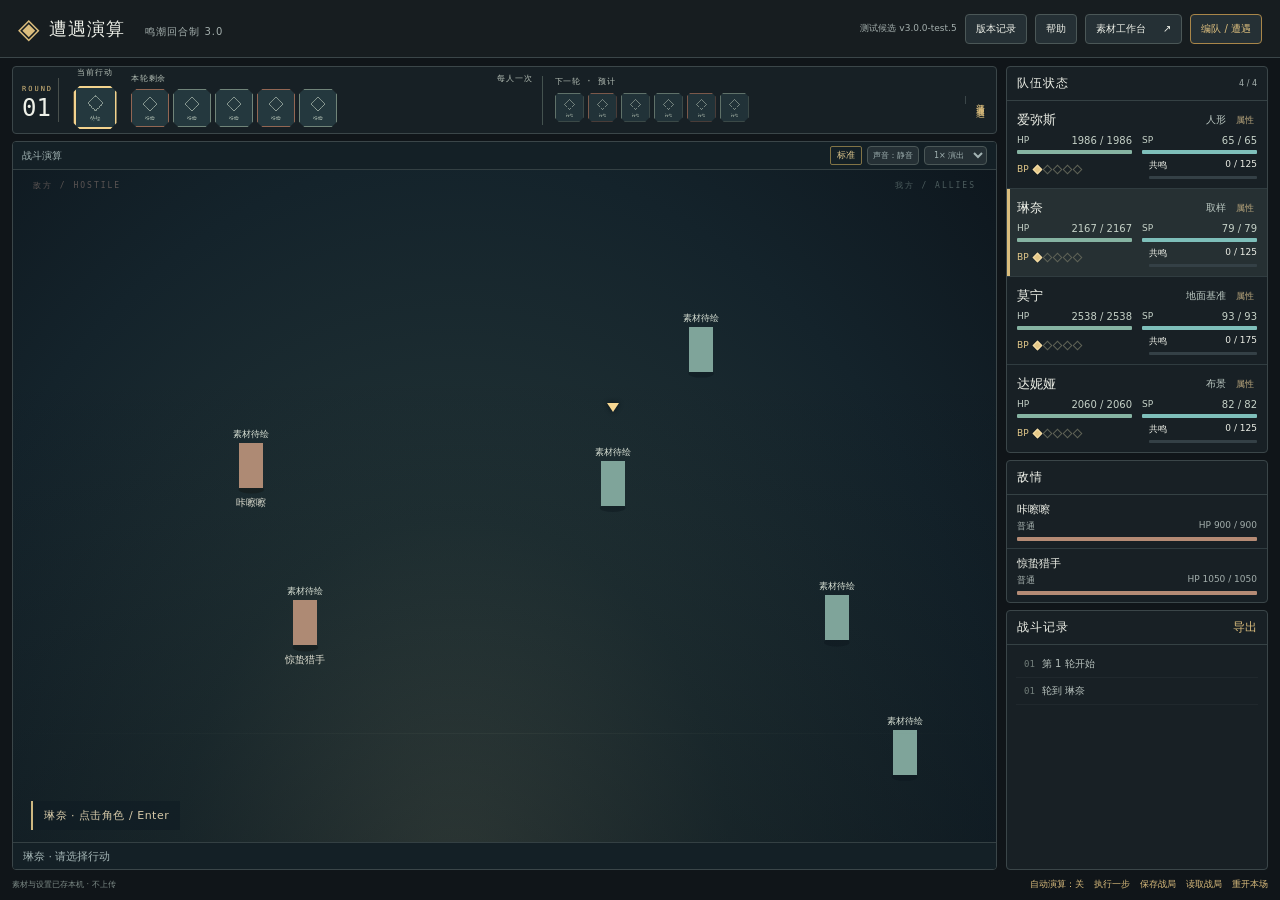
==== index.html @ 826c80f3 "Release v3.0.0-test.5: readable battle presentation, dynamic skill text and verified offline package" ====
<!doctype html>
<html lang="zh-CN"><head><meta charset="utf-8"><meta name="viewport" content="width=device-width,initial-scale=1"><meta name="color-scheme" content="dark"><title>鸣潮 · 回合制遭遇演算</title><link rel="stylesheet" href="style.css"></head>
<body>
<header class="topbar"><div class="brand"><span class="brand-mark">◈</span><div><span class="eyebrow">RESONANT / COMBAT LAB</span><h1>遭遇演算 <span>鸣潮回合制 3.0</span></h1></div></div><div class="top-actions"><span class="pill">本地 · 离线</span><span class="version">测试候选 v3.0.0-test.5</span><button id="historyBtn" title="版本更新">版本记录</button><button id="helpBtn" title="操作与规则">帮助</button><button id="assetsBtn">素材工作台 <span>↗</span></button><button id="setupBtn" class="gold-outline">编队 / 遭遇</button></div></header>
<main id="app"><div id="migrationNotice" class="migration-notice hidden" role="status"></div>
<section class="battle-layout">
<div class="battle-column">
<section class="timeline panel" aria-label="行动顺序"><div class="round"><span>ROUND</span><strong id="roundNumber">01</strong></div><div class="current-portrait-block"><span class="timeline-label">当前行动</span><div id="currentPortrait"></div></div><div class="queue-wrap"><div class="queue-label"><span>本轮剩余</span><span id="queueNote"></span></div><div id="queue" class="queue"></div></div><div class="next-queue-wrap"><span class="timeline-label">下一轮 · 预计</span><div id="nextQueue" class="queue next-queue"></div></div><div class="phase-tag" id="encounterLabel">普通遭遇</div></section>
<section class="stage-shell panel"><div class="stage-top"><span id="sceneLabel">战斗演算</span><div class="stage-tools"><span id="difficultyBadge" class="difficulty-badge">标准</span><button id="muteBtn" class="small" aria-pressed="true">声音：静音</button><select id="speedSelect" aria-label="演出速度"><option value="1">1× 演出</option><option value="2">2× 演出</option><option value="4">4× 演出</option></select></div></div><div id="stage" class="stage"><canvas id="battleCanvas" aria-label="敌人在左側朝右，友方在右側朝左；请使用角色旁菜单与目标按钮"></canvas><div id="enemyStatusLayer" class="enemy-status-layer"></div><div id="floatingText" class="floating-text" aria-live="polite"></div><section id="commandPanel" class="actor-command hidden" aria-label="当前角色行动菜单"><div class="actor-command-head"><div><span class="eyebrow" id="turnCaption">PLAYER TURN</span><h2 id="currentActor">—</h2></div><button id="menuBackBtn" class="small hidden" aria-label="返回上层菜单">返回</button></div><div id="actorResources"></div><div id="actionList" class="actor-action-list"></div><div class="command-foot" id="menuFoot">上下选择 · Enter确认</div><span class="actor-pointer" aria-hidden="true">◆</span></section><aside id="actionDetail" class="action-detail hidden" aria-live="polite"><span class="eyebrow">ACTION DETAIL</span><h3 id="detailTitle">选择行动</h3><div id="detailBody">悬停、键盘聚焦或选中行动，即可查看具体效果。</div></aside><div id="targetArea" class="actor-target-area target-dock hidden"><div id="selectionHint" class="selection-hint"></div><p id="targetDescription" class="target-description"></p><p id="targetMetrics" class="target-metrics"></p><div id="targetBP"></div><div id="targetList" class="target-list"></div><div id="targetOptions" class="target-options"></div><div class="commit-row"><button id="cancelBtn">返回 <kbd>Esc</kbd></button><button id="confirmBtn" class="primary" disabled>确认 <kbd>Enter</kbd></button></div><span id="previewText"></span></div><button id="actorTrigger" class="actor-trigger hidden" aria-controls="commandPanel" aria-expanded="false"></button><div id="actorPrompt" class="actor-prompt hidden"></div><div id="tacticalNotice" class="tactical-notice hidden" role="status"></div><div id="resultOverlay" class="result-overlay hidden"></div><div class="side-label enemy-label">敌方 / HOSTILE</div><div class="side-label ally-label">我方 / ALLIES</div></div><div class="stage-bottom"><span id="actionBanner">请选择行动</span><span id="fieldBadge"></span><span class="orientation-note">原图朝向 · 不使用镜像</span></div></section>

</div>
<aside class="right-column"><section class="party-panel panel"><div class="section-title"><h2>队伍状态</h2><span id="partyCount">4 / 4</span></div><div id="partyCards"></div></section><section class="enemy-panel panel"><div class="section-title"><h2>敌情</h2><span></span></div><div id="enemyCards"></div></section><section class="log-panel panel"><div class="section-title"><h2>战斗记录</h2><button id="exportLogBtn" class="link-btn">导出</button></div><div id="battleLog" role="log" aria-live="off"></div></section></aside>
</section>
<footer><span id="saveStatus">初始化本地存储…</span><div><button id="autoBtn" class="link-btn" aria-pressed="false">自动演算：关</button><button id="stepBtn" class="link-btn">执行一步</button><button id="saveBtn" class="link-btn">保存战局</button><button id="resumeBtn" class="link-btn">读取战局</button><button id="restartBtn" class="link-btn">重开本场</button></div><span></span></footer>
</main>
<dialog id="setupDialog" class="modal"><div class="modal-head"><div><span class="eyebrow">ENCOUNTER SETUP</span><h2>编队与遭遇</h2></div><button data-close="setupDialog" aria-label="关闭编队窗口">✕</button></div><p class="muted">选择 1–4 名队员。开始后将替换当前战局。</p><div id="teamChoices" class="team-choices"></div><div class="form-grid"><label>遭遇类型<select id="encounterSelect"><option value="normal">普通 · 咔嚓嚓 ×2 / 惊蛰猎手</option><option value="elite_humanoid">精英 · 坚岩斗士 / 咔嚓嚓</option><option value="elite_nonhumanoid">精英 · 车刃镰 / 惊蛰猎手</option><option value="boss">头目 · 无冠者</option><option value="custom">自定义 · 1–4 个敌人</option></select></label><label>难度<select id="difficultySelect"><option value="easy">演练</option><option value="standard" selected>标准</option><option value="challenge">挑战</option></select><small id="difficultyDescription"></small></label><label>统一等级（1–90）<input id="levelInput" type="number" min="1" max="90" value="20"></label><label>友方开场生命<input id="hpInput" type="range" min="10" max="100" value="100"><output id="hpOutput">100%</output></label></div><div id="customEnemies" class="hidden"><div class="subhead">自定义敌方槽位</div><div id="customEnemySlots" class="form-grid"></div></div><div class="rules-note">每人每轮行动一次；可消耗 0–3 BP 强化行动。</div><p id="setupError" class="error" role="alert"></p><div class="modal-foot"><button data-close="setupDialog">取消</button><button id="startBtn" class="primary">开始遭遇</button></div></dialog>
<dialog id="assetDialog" class="modal asset-modal"><div class="modal-head"><div><span class="eyebrow">LOCAL ASSET WORKBENCH</span><h2>素材工作台</h2></div><button data-close="assetDialog" aria-label="关闭素材工作台">✕</button></div><div class="asset-tabs"><button data-tab="sprites" class="active">角色 / 动作</button><button data-tab="background">背景</button><button data-tab="audio">音乐 / 音效</button><button data-tab="project">项目 / 缓存</button></div><div id="assetPanel"></div><div class="asset-status" id="assetStatus" role="status">所有素材仅保存在本浏览器，不上传。方向错误请替换源图，不使用镜像。</div></dialog>
<dialog id="helpDialog" class="modal"><div class="modal-head"><h2>操作帮助</h2><button data-close="helpDialog" aria-label="关闭帮助">✕</button></div><div class="help-copy"><p>点击当前角色或按 Enter 打开菜单。↑↓ 选择，Enter 确认，Esc 返回。</p><p>选择 BP 强化行动，再选目标。取消不会消耗资源。</p><p>每人每轮行动一次。SP 不会自动恢复；本轮使用 BP 后，下轮不自然补点。</p><p>R1 后，同一入口变为 R2；R2 需 3 BP，无需再次满能。</p><p>悬停或聚焦状态图标查看效果；最后一回合慢闪。点击角色卡的「属性」查看详细数值。</p><p>危险蓄力会显示提示。无妄者的投射物可以攻击并反弹。</p><p>素材、背景和音频可在工作台更换。旧版存档保留。</p><p><a href="docs/player-rules-detail.txt" target="_blank" rel="noopener">详细规则与技能说明</a></p></div></dialog>
<dialog id="historyDialog" class="modal"><div class="modal-head"><h2>版本与反馈记录</h2><button data-close="historyDialog" aria-label="关闭版本记录">✕</button></div><div id="historyContent" class="help-copy"></div></dialog>
<dialog id="spriteZoomDialog" class="modal sprite-zoom"><div class="modal-head"><h2 id="spriteFullTitle">原尺寸审图</h2><button data-close="spriteZoomDialog" aria-label="关闭原尺寸审图">✕</button></div><div class="sprite-full-scroll"><img id="spriteFullImage" alt="动作原图"></div><p class="muted">原始像素与原始方向；横向和纵向滚动查看细节。不翻转左右饰品。</p></dialog><div id="statusTooltip" class="status-tooltip hidden" role="tooltip"></div><div id="toast" class="toast hidden" role="status"></div>
<script src="parameters.js"></script><script src="assets.js"></script><script src="skill-effects.js"></script><script src="engine.js"></script><script src="storage.js"></script><script src="release-notes.js"></script><script src="app.js"></script>
</body></html>
---- style.css ----
:root{--bg:#101519;--panel:#182025;--panel2:#202a2f;--line:#3b4649;--gold:#dbbd7d;--gold2:#a98649;--text:#eef0e8;--muted:#a4afad;--green:#8db9a4;--red:#df8d76;--blue:#8cb8ca;--radius:7px}*{box-sizing:border-box}html{background:var(--bg);font-family:"Microsoft YaHei","PingFang SC",system-ui,sans-serif;color:var(--text)}body{margin:0;font-size:14px}button,select,input{font:inherit;color:inherit}button,select{background:#253035;border:1px solid #4b5757;border-radius:4px;padding:9px 13px}button{cursor:pointer;transition:background .14s,border-color .14s}button:hover:not(:disabled){background:#354248;border-color:var(--gold)}button:active:not(:disabled){transform:translateY(1px)}button:disabled{opacity:.38;cursor:not-allowed}button:focus-visible,select:focus-visible,input:focus-visible,summary:focus-visible{outline:2px solid #f1d79a;outline-offset:3px}button.primary{background:var(--gold);border-color:var(--gold);color:#202520;font-weight:700}.primary:hover:not(:disabled){background:#eed6a0}.gold-outline{border-color:var(--gold2);color:var(--gold)}.small{font-size:11px;padding:4px 8px}.link-btn{padding:0;background:transparent;border:0;color:var(--gold);font-size:12px}.muted{color:var(--muted)}.error{color:#ffab91}.hidden{display:none!important}.topbar{height:86px;padding:0 32px;border-bottom:1px solid var(--line);display:flex;align-items:center;justify-content:space-between;background:#171d20}.brand{display:flex;align-items:center;gap:14px}.brand-mark{font-size:38px;color:var(--gold)}.eyebrow{font:10px/1.6 ui-monospace,monospace;letter-spacing:2px;color:var(--gold)}h1{font-size:21px;font-weight:500;letter-spacing:2px;margin:2px 0 0}h1 span{font-size:12px;letter-spacing:1px;color:var(--muted);margin-left:14px}h2{margin:0;font-size:18px;font-weight:500}.top-actions{display:flex;gap:12px;align-items:center}.top-actions button{font-size:12px}.top-actions button span{margin-left:14px}.pill{color:#b5cbbb;font-size:10px;letter-spacing:1px;border:1px solid #455b4e;border-radius:20px;padding:5px 9px}.version{font-size:11px;color:var(--muted)}main{max-width:1920px;margin:auto;padding:20px 28px 12px}.battle-layout{display:grid;grid-template-columns:minmax(0,1fr) 312px;gap:16px}.battle-column{min-width:0;display:flex;flex-direction:column;gap:12px}.panel{background:var(--panel);border:1px solid var(--line);border-radius:var(--radius);overflow:hidden}.timeline{height:94px;display:flex;align-items:center;padding:12px 17px;gap:20px}.round{text-align:center;width:51px;flex-shrink:0;border-right:1px solid #49504d;padding-right:17px}.round span{font:9px ui-monospace,monospace;letter-spacing:2px;color:var(--gold)}.round strong{font:32px ui-monospace,monospace;display:block;font-weight:400}.queue-wrap{min-width:0;flex:1}.queue-label{display:flex;justify-content:space-between;color:var(--muted);font-size:10px;margin-bottom:8px;gap:12px}.queue{display:flex;gap:6px;overflow-x:auto;padding-bottom:2px}.queue-token{min-width:64px;padding:6px 8px;border:1px solid #495656;border-radius:3px;font-size:11px;white-space:nowrap;background:#253135}.queue-token.enemy{color:#e9bbaa;background:#352e2b}.queue-token.current{border-color:var(--gold);box-shadow:inset 0 -2px var(--gold);color:#fff1d4}.queue-token small{display:inline-block;font:9px ui-monospace,monospace;color:#9facab;margin-left:7px}.phase-tag{writing-mode:vertical-rl;font-size:10px;letter-spacing:2px;border-left:1px solid var(--line);padding-left:12px;color:var(--gold)}.stage-shell{position:relative;background:#10191d}.stage-top,.stage-bottom{position:relative;display:flex;align-items:center;justify-content:space-between;padding:9px 14px;font-size:10px;color:#a2b3b3;background:#142026;min-height:37px}.stage-top{border-bottom:1px solid #344043}.stage-tools{display:flex;align-items:center;gap:8px}.stage-tools select{font-size:10px;padding:4px}.stage{height:clamp(300px,30vw,490px);min-height:300px;position:relative;overflow:hidden;background:radial-gradient(ellipse at 45% 105%,#3d4a44 0%,#203134 36%,#14232b 72%,#0e171e 100%)}.stage:before{content:"";position:absolute;inset:0;background:linear-gradient(0deg,#070c1255,transparent 70%);pointer-events:none}.stage:after{content:"";position:absolute;left:0;right:0;bottom:13%;height:1px;background:linear-gradient(90deg,transparent,#66736650,transparent);pointer-events:none}#battleCanvas{width:100%;height:100%;display:block;position:absolute;inset:0;image-rendering:pixelated}.side-label{position:absolute;top:16px;font:9px ui-monospace,monospace;letter-spacing:2px;opacity:.5}.enemy-label{left:20px;color:#e1b8a7}.ally-label{right:20px;color:#bbd6cc}.stage-bottom{min-height:39px;border-top:1px solid #344043}.orientation-note{opacity:.55}.floating-text{position:absolute;top:12%;left:50%;transform:translateX(-50%);color:var(--gold);font-size:19px;text-align:center;pointer-events:none;text-shadow:0 2px 9px #000}.result-overlay{position:absolute;inset:0;background:#0a1219ce;display:flex;flex-direction:column;align-items:center;justify-content:center;z-index:2;backdrop-filter:blur(2px)}.result-overlay h2{font:42px Georgia,serif;letter-spacing:7px;color:var(--gold);margin:0 0 10px}.result-overlay p{color:#c2ccc6}.result-overlay button{margin-top:12px}.command-panel{min-height:292px}.command-head{display:flex;align-items:center;justify-content:space-between;padding:15px 18px;border-bottom:1px solid #354144}.command-head h2{font-size:20px;margin-top:2px}.turn-controls{display:flex;gap:8px}.turn-controls button{font-size:11px;padding:7px 9px}kbd{font:9px ui-monospace,monospace;color:inherit;opacity:.65;margin-left:5px}.action-list{display:grid;grid-template-columns:repeat(auto-fit,minmax(140px,1fr));gap:7px;padding:13px 17px}.action-button{padding:10px;text-align:left;position:relative;min-height:54px;background:#202b30}.action-button.selected{border-color:var(--gold);background:#3c3b2e;box-shadow:inset 3px 0 var(--gold)}.action-button .action-name{font-size:12px;display:block}.action-button .action-meta{font-size:9px;color:var(--muted);margin-top:5px;display:block;line-height:1.4}.action-button:disabled{opacity:1;background:#192125;border-color:#333e42;color:#727e80}.action-button:disabled .action-meta{color:#85817a}.target-area{border-top:1px solid #354144;padding:12px 17px}.selection-hint{font-size:11px;color:var(--muted);line-height:1.6}.target-list{display:flex;gap:7px;flex-wrap:wrap;margin-top:10px}.target-list:empty{display:none}.target-btn{font-size:12px;padding:7px 11px}.target-btn.selected{border-color:var(--gold);color:var(--gold);background:#37362c}.target-btn small{font-size:9px;color:var(--muted);margin-left:7px}.commit-row{display:flex;align-items:center;justify-content:space-between;gap:10px;margin-top:10px;min-height:32px}.commit-row span{font-size:10px;line-height:1.5;color:#b7c6bf}.commit-row button{padding:8px 13px;min-width:140px;font-size:12px}.concerto-box{border-top:1px solid #354144;padding:12px 17px;font-size:12px}.concerto-box summary{cursor:pointer;color:var(--gold)}.concerto-box summary span{color:#b2bcb4;margin-left:12px;font-size:10px}.concerto-box small{float:right;font-size:10px;color:var(--muted)}.concerto-row{display:flex;align-items:center;gap:8px;margin-top:9px;font-size:11px}.concerto-row select{flex:1;padding:5px;min-width:0}.concerto-row button{font-size:10px;padding:6px}.right-column{display:flex;flex-direction:column;gap:12px;min-height:0}.section-title{display:flex;justify-content:space-between;align-items:center;padding:12px 14px;border-bottom:1px solid #354144}.section-title h2{font-size:12px;letter-spacing:1px}.section-title span{font-size:9px;color:var(--muted)}.unit-card{padding:11px 14px;border-bottom:1px solid #303c40;position:relative}.unit-card:last-child{border-bottom:0}.unit-card.current{box-shadow:inset 3px 0 var(--gold);background:#263033}.unit-card.ko{opacity:.45}.unit-heading{display:flex;justify-content:space-between;align-items:center;gap:8px}.unit-name{font-size:12px}.unit-heading small{color:#bac7c1;font-size:9px}.unit-sub{font-size:9px;color:var(--muted);margin:4px 0 6px;display:flex;justify-content:space-between}.bar{height:4px;background:#344046;border-radius:1px;overflow:hidden;margin-top:4px}.bar i{display:block;height:100%;background:#86b3a2}.bar.enemy i{background:#b58b75}.bar.resource i{background:#86afc3}.bar.concerto i{background:#cfb67d}.stat-line{display:flex;justify-content:space-between;gap:5px;font-size:9px;color:var(--muted);margin-top:5px}.stat-line b{font-weight:400;color:#c3d3c7}.status-chips{display:flex;gap:4px;flex-wrap:wrap;margin-top:7px}.status-chip{font-size:8px;background:#303e42;color:#c4d1cc;border-radius:2px;padding:2px 4px}.status-chip.bad{color:#f3b39b;background:#4a342e}.weaknesses{display:flex;gap:3px;flex-wrap:wrap;margin-top:6px}.weakness{font-size:8px;padding:2px 4px;background:#333934;color:#d7c395;border:1px solid #4a4e43}.shield-num{font:15px ui-monospace,monospace;color:var(--gold)}.intent{font-size:9px;color:#c39b86;margin-top:5px}.log-panel{min-height:170px;flex:1;max-height:305px}#battleLog{height:208px;overflow-y:auto;padding:7px 13px;font-size:10px;line-height:1.6}.log-entry{padding:4px 0;border-bottom:1px solid #ffffff09;color:#b7c1bd}.log-entry .log-round{color:#737f7b;font:9px ui-monospace,monospace;margin-right:7px}.log-entry.break,.log-entry.concerto,.log-entry.phase{color:var(--gold)}.log-entry.incapacitated,.log-entry.result{color:#e3a994}footer{display:flex;justify-content:space-between;gap:15px;margin-top:13px;align-items:center;color:#7d8b87;font-size:9px}footer div{display:flex;gap:14px}footer button{font-size:10px!important}.modal{color:var(--text);background:#182125;border:1px solid #687066;border-radius:8px;padding:24px;width:min(820px,95vw);max-height:90vh;overflow:auto;box-shadow:0 24px 80px #0009}.modal::backdrop{background:#050d13c9;backdrop-filter:blur(4px)}.modal-head{display:flex;justify-content:space-between;align-items:center;padding-bottom:17px;border-bottom:1px solid var(--line);margin-bottom:16px}.modal-head h2{font-size:23px;margin-top:3px}.modal-head>button{padding:5px 9px;color:#aeb6af;background:transparent;border:0}.modal p{font-size:12px;line-height:1.8}.modal-foot{display:flex;justify-content:flex-end;gap:10px;padding-top:20px}.team-choices{display:grid;grid-template-columns:repeat(5,minmax(0,1fr));gap:9px;margin:20px 0}.team-choice{display:flex;flex-direction:column;gap:7px;padding:13px 10px;background:#202c31;border:1px solid #3e4c4d;border-radius:4px;font-size:12px;cursor:pointer}.team-choice:has(input:checked){border-color:var(--gold);background:#34392f}.team-choice input{accent-color:var(--gold)}.team-choice small{font-size:9px;color:var(--muted)}.team-choice select{padding:4px;font-size:10px;width:100%}.form-grid{display:grid;grid-template-columns:2fr 1fr 1fr;gap:15px}.form-grid label,.asset-field{display:flex;flex-direction:column;gap:8px;color:#b6c0b9;font-size:11px}.form-grid input[type=number],.asset-field input[type=number],.asset-field input[type=text]{background:#101b21;border:1px solid #49595b;border-radius:3px;padding:9px;min-width:0}.form-grid input[type=range]{accent-color:var(--gold)}.rules-note{font-size:10px;line-height:1.9;color:#adbaa9;background:#233029;border-left:2px solid var(--gold2);padding:12px;margin-top:20px}.subhead{margin:20px 0 10px;color:var(--gold);font-size:12px}.asset-modal{width:min(1120px,96vw)}.asset-tabs{display:flex;gap:5px;border-bottom:1px solid var(--line);padding-bottom:12px;margin-bottom:16px}.asset-tabs button{font-size:12px;background:transparent}.asset-tabs button.active{background:#3a3c2e;border-color:var(--gold);color:var(--gold)}.asset-grid{display:grid;grid-template-columns:1.05fr 1fr;gap:24px}.asset-controls{display:flex;flex-direction:column;gap:14px}.asset-field select{width:100%;min-width:0}.asset-preview{min-height:280px;max-height:390px;position:relative;background:repeating-conic-gradient(#243039 0 25%,#2b3740 0 50%) 0/24px 24px;border:1px solid #495551;border-radius:5px;overflow:hidden}.asset-preview canvas{width:100%;height:330px;display:block;image-rendering:pixelated}.asset-preview .preview-label{position:absolute;top:10px;left:10px;font-size:10px;color:var(--gold);background:#131c21ce;padding:5px 8px}.calibration-grid{display:grid;grid-template-columns:repeat(3,1fr);gap:10px}.calibration-grid label{font-size:10px;gap:5px}.calibration-grid input{width:100%;padding:6px!important}.asset-buttons{display:flex;flex-wrap:wrap;gap:8px}.asset-buttons button{font-size:11px}.asset-status{font-size:10px;color:#b8c8b8;border-top:1px solid var(--line);padding-top:14px;margin-top:20px;line-height:1.6}.asset-description{font-size:10px;line-height:1.8;color:var(--muted);margin:0}.file-label{display:inline-block;padding:10px 13px;background:#cdb57c;color:#1b221d;border-radius:3px;font-size:12px;cursor:pointer;font-weight:600}.file-label input{display:block;margin-top:8px;font-size:10px;max-width:100%;color:#303830}.audio-row{display:grid;grid-template-columns:140px minmax(0,1fr) 130px;gap:16px;padding:14px 0;border-bottom:1px solid #354144;align-items:center}.audio-row h3{font-size:12px;font-weight:500;margin:0 0 4px}.audio-row small{color:var(--muted);font-size:9px;word-break:break-all}.audio-row input{width:100%;font-size:10px}.audio-row button{font-size:10px;padding:6px 8px}.audio-row .volume{display:flex;gap:5px;align-items:center;font-size:10px}.audio-row .volume input{min-width:0;accent-color:var(--gold)}.project-options{display:flex;flex-direction:column;gap:14px}.project-options p{margin:0}.project-buttons{display:flex;gap:9px;flex-wrap:wrap;margin:10px 0}.danger{color:#e6a692;border-color:#885746}.help-copy p{border-bottom:1px solid #ffffff0b;padding-bottom:12px}.toast{position:fixed;left:50%;bottom:28px;transform:translateX(-50%);background:#dae0cd;color:#16241d;z-index:99;padding:12px 20px;border-radius:5px;box-shadow:0 3px 16px #0007;max-width:min(600px,90vw);font-size:12px}.inline-check{display:flex;align-items:center;gap:8px;font-size:11px;color:#c2cdc2}.inline-check input{accent-color:var(--gold)}.build-error{margin:40px auto;padding:30px;max-width:800px;color:#f2bda3;background:#3b2624}.no-animation *{animation:none!important;transition:none!important}@media(max-width:1200px){main{padding:14px}.topbar{padding:0 18px}.version{display:none}.battle-layout{grid-template-columns:minmax(0,1fr) 270px;gap:12px}.stage{height:340px}.orientation-note{display:none}.action-list{grid-template-columns:repeat(auto-fit,minmax(125px,1fr))}.turn-controls{gap:4px}.turn-controls button{font-size:10px}}@media(max-width:950px){.topbar{height:auto;min-height:90px;padding:13px 15px;gap:15px;flex-wrap:wrap}.top-actions{gap:7px}.top-actions button{padding:7px 9px}.battle-layout{grid-template-columns:1fr}.right-column{display:grid;grid-template-columns:1fr 1fr}.log-panel{grid-column:1/-1;max-height:200px}.stage{height:420px}.brand h1 span{display:none}.queueNote{display:none}footer{flex-wrap:wrap}.queue-label span:last-child{display:none}.phase-tag{display:none}}@media(max-width:600px){main{padding:9px}.topbar{gap:10px}.top-actions{width:100%;justify-content:space-between}.pill{display:none}.brand-mark{font-size:28px}h1{font-size:18px}.timeline{gap:10px;padding:10px;height:87px}.queue-token{min-width:56px;padding:6px}.stage{height:310px}.stage-top{font-size:8px;padding:7px}.stage-tools button,.stage-tools select{font-size:8px}.side-label{font-size:7px}.stage-bottom{font-size:9px;padding:7px}.command-head{padding:12px;align-items:flex-start;gap:8px}.turn-controls{flex-wrap:wrap;justify-content:flex-end;max-width:200px}.command-head h2{font-size:17px}.action-list{padding:10px;grid-template-columns:repeat(2,1fr)}.action-button{min-height:61px}.right-column{grid-template-columns:1fr}.log-panel{grid-column:auto}.team-choices{grid-template-columns:repeat(2,minmax(0,1fr))}.form-grid{grid-template-columns:1fr}.modal{padding:17px}.asset-grid{grid-template-columns:1fr}.asset-tabs{gap:3px}.asset-tabs button{padding:8px;font-size:10px}.calibration-grid{grid-template-columns:repeat(2,1fr)}.audio-row{grid-template-columns:1fr;gap:9px}.commit-row{align-items:flex-start}.commit-row span{max-width:55%}.concerto-box small{display:none}.queue-wrap{overflow:hidden}}
@media(prefers-reduced-motion:reduce){*{scroll-behavior:auto!important;transition:none!important;animation:none!important}}
/* Desktop working surface: commands and scene share one viewport. */
@media(min-width:951px){.topbar{height:64px;padding:0 24px}.brand-mark{font-size:30px}.brand h1{font-size:18px}.brand .eyebrow{font-size:8px}.top-actions button{padding:7px 10px}main{padding:12px 22px 8px}.battle-layout{height:calc(100dvh - 110px);min-height:606px;grid-template-columns:minmax(0,1fr) 290px}.battle-column{display:grid;grid-template-rows:66px minmax(205px,1fr) 266px;gap:10px}.timeline{height:66px;padding:7px 13px}.round strong{font-size:27px}.queue-label{margin-bottom:4px}.queue-token{padding:5px 7px}.stage-shell{display:flex;flex-direction:column;min-height:0}.stage{height:auto;min-height:0;flex:1}.stage-top,.stage-bottom{flex-shrink:0;min-height:29px;padding:5px 12px}.command-panel{min-height:0;display:grid;grid-template-rows:51px 96px 86px 1fr}.command-head{padding:8px 13px}.command-head h2{font-size:17px}.command-head .eyebrow{font-size:8px}.action-list{grid-template-columns:repeat(6,minmax(0,1fr));padding:8px 11px;gap:5px;overflow:auto}.action-button{min-height:36px;padding:6px 7px}.action-button .action-name{font-size:10px}.action-button .action-meta{font-size:8px;margin-top:3px;line-height:1.25}.target-area{padding:5px 11px;display:grid;grid-template-columns:1fr auto;grid-template-rows:19px 1fr;gap:3px 8px}.selection-hint{font-size:9px;grid-column:1/-1;white-space:nowrap;overflow:hidden;text-overflow:ellipsis}.target-list{margin:0;gap:5px;align-items:center}.target-btn{padding:6px 8px;font-size:10px}.target-btn small{font-size:8px}.commit-row{margin:0;gap:8px;align-items:center}.commit-row span{max-width:230px;font-size:8px}.commit-row button{font-size:10px;min-width:110px;padding:7px 9px}.concerto-box{padding:7px 11px;font-size:10px;overflow:auto;background:var(--panel);z-index:2}.concerto-box[open]{max-height:220px;box-shadow:0 6px 20px #0009}.right-column{max-height:100%;overflow-y:auto;gap:10px;display:block}.right-column>.panel{margin-bottom:10px}.section-title{padding:8px 12px}.unit-card{padding:8px 12px}.unit-sub{margin:3px 0 4px}.stat-line{margin-top:4px;font-size:8px}.status-chips:empty{display:none}.log-panel{max-height:210px}.log-panel #battleLog{height:166px}footer{margin-top:8px;font-size:8px}.orientation-note{font-size:8px}}
@media(min-width:951px) and (max-width:1200px){.battle-layout{grid-template-columns:minmax(0,1fr) 244px}.action-list{grid-template-columns:repeat(5,minmax(0,1fr))}.command-panel{grid-template-rows:51px 114px 82px 1fr}.battle-column{grid-template-rows:66px minmax(180px,1fr) 282px}.commit-row span{display:none}.top-actions .pill{display:none}.top-actions{gap:6px}.target-area{gap:2px}}
@media(min-width:951px){.command-panel{position:relative}.concerto-box[open]{position:absolute;bottom:0;left:0;width:100%;max-height:225px;border:1px solid #65705b;overflow:auto;padding:12px;background:#202b2e}.concerto-box[open] summary{margin-bottom:8px}}
/* v0.2: actor-anchored working surface; no bottom command bar. */
:root{--radius:4px}.topbar{height:46px;min-height:46px;padding:0 18px}.brand{gap:8px}.brand-mark{font-size:26px}.brand .eyebrow{display:none}.brand h1{font-size:17px;letter-spacing:1px;margin:0}.brand h1 span{font-size:10px}.top-actions{gap:7px}.top-actions button{padding:5px 9px;font-size:10px}.version{font-size:9px}main{padding:8px 12px 6px;max-width:2100px}.battle-layout{height:calc(100dvh - 84px);min-height:490px;display:grid;grid-template-columns:minmax(0,1fr) 226px;gap:10px}.battle-column{display:grid;grid-template-rows:83px minmax(0,1fr);gap:8px}.timeline{height:83px;min-height:83px;display:flex;padding:5px 10px;gap:12px;overflow:visible;background:#182127f0}.round{width:37px;padding-right:9px}.round span{font-size:7px}.round strong{font-size:23px}.current-portrait-block{display:flex;align-items:center;gap:5px;flex-direction:column;margin-top:-4px}.timeline-label,.queue-label{font:8px ui-monospace,monospace;color:#b6c0b7;white-space:nowrap;letter-spacing:.8px}.timeline-label{display:block;margin-bottom:3px}.queue-wrap{min-width:0;flex:1}.queue-label{margin-bottom:5px}.next-queue-wrap{min-width:0;flex:1;border-left:1px solid #44524f;padding-left:12px}.queue{gap:5px;overflow:visible;padding:0;min-height:35px;align-items:center;flex-wrap:nowrap}.next-queue{gap:3px;min-height:35px}.portrait-token{display:block;position:relative;flex:0 1 42px;width:42px;height:42px;min-width:24px;padding:0;border:1px solid #708479;background:linear-gradient(135deg,#314a4a,#18252b);border-radius:0;overflow:hidden;transition:none;clip-path:polygon(14% 0,86% 0,100% 14%,100% 86%,86% 100%,14% 100%,0 86%,0 14%)}.portrait-token canvas{width:100%;height:100%;display:block;image-rendering:pixelated}.portrait-token.enemy{border-color:#926653;background:linear-gradient(135deg,#58433e,#231f25)}#currentPortrait .portrait-token{width:56px;height:56px;border:2px solid #f3d38e;box-shadow:0 0 0 1px #977a48;min-width:56px}.next-queue .portrait-token{width:30px;height:30px;flex-basis:30px;opacity:.82}.portrait-token.will-skip canvas{opacity:.35;filter:grayscale(1)}.skip-label{position:absolute;bottom:2px;left:0;right:0;font-size:8px;background:#161d25bd;color:#e4c8a1;line-height:1.2}.token-slot{position:absolute;bottom:0;right:2px;font:8px monospace;color:#fff0d0;text-shadow:0 1px #000}.phase-tag{font-size:8px;padding-left:8px}.stage-shell{display:flex;min-height:0;flex-direction:column}.stage-top,.stage-bottom{min-height:25px;padding:4px 9px;font-size:9px;flex-shrink:0}.stage{height:auto;min-height:0;flex:1;position:relative}.stage-tools{gap:5px}.stage-tools .small,.stage-tools select{font-size:8px;padding:3px 5px}.difficulty-badge{font-size:9px;color:#e0c88e;border:1px solid #827446;padding:2px 6px;border-radius:2px}.right-column{min-height:0;max-height:100%;overflow:auto;display:block}.right-column>.panel{margin-bottom:9px}.section-title{padding:8px 10px}.section-title h2{font-size:11px}.unit-card{padding:8px 10px}.unit-name{font-size:11px}.unit-heading small{font-size:8px}.unit-sub,.stat-line{font-size:8px}.weakness{font-size:7px}.intent{font-size:8px;line-height:1.6}.enemy-panel .unit-card{padding:7px 10px}.log-panel{max-height:190px;min-height:140px}.log-panel #battleLog{height:146px;padding:6px 9px;font-size:9px}footer{height:22px;margin-top:3px;gap:7px;font-size:8px}footer div{gap:10px;white-space:nowrap}footer button{font-size:9px!important}footer>span:last-child{font-size:7px}.side-label{top:10px;font-size:8px}.actor-command{position:absolute;z-index:5;width:180px;background:linear-gradient(120deg,#14212ded,#1a252ceb);border:1px solid #acb6adb0;box-shadow:0 4px 22px #030b11aa;color:#f2f0df;border-radius:2px;padding:0;overflow-y:auto;overflow-x:hidden;backdrop-filter:blur(3px)}.actor-command-head{display:flex;align-items:center;justify-content:space-between;padding:7px 10px 6px;background:#111c23dc;border-bottom:1px solid #8e9b8990;gap:5px}.actor-command-head h2{font-size:13px;letter-spacing:1px;margin:0}.actor-command-head .eyebrow{font-size:7px;letter-spacing:1px}.actor-command-head button{font-size:9px;padding:3px 6px}.actor-action-list{display:flex;flex-direction:column;gap:2px;padding:4px}.root-option,.menu-action{position:relative;display:flex;justify-content:space-between;align-items:center;width:100%;min-height:31px;padding:6px 10px;text-align:left;background:#1a2932c9;border:1px solid #94a49877;border-radius:0;font-size:12px;line-height:1.35;transition:none}.root-option:hover:not(:disabled),.menu-action:hover:not(:disabled),.root-option:focus-visible,.menu-action:focus-visible{background:#655e468e;border-color:#f1d48b;box-shadow:inset 3px 0 #f2cf77;outline:none}.root-option small,.menu-action small{font-size:8px;color:#c7ccb9;white-space:nowrap;margin-left:4px}.menu-action[aria-disabled=true]{color:#889998;border-color:#67767155;background:#19252bcc}.menu-action[aria-disabled=true]:hover,.menu-action[aria-disabled=true]:focus-visible{border-color:#c2ba96;color:#c4c4af}.menu-lock{font-size:8px;color:#bba78a;margin-left:4px}.command-foot{padding:6px 8px;font-size:8px;line-height:1.25;color:#9faeac;text-align:center;border-top:1px solid #67757155}.actor-pointer{position:absolute;left:-8px;top:50%;color:#ffe6a9;font-size:15px;text-shadow:0 1px 4px #000;pointer-events:none}.menu-on-left .actor-pointer{left:auto;right:-8px}.actor-target-area{padding:8px}.actor-target-area .selection-hint{white-space:normal;font-size:10px;line-height:1.6;color:#e7d5a1;margin-bottom:8px}.actor-target-area .target-list{display:flex;flex-direction:column;gap:5px;margin:0}.actor-target-area .target-btn{display:flex;justify-content:space-between;align-items:center;text-align:left;padding:8px;font-size:11px}.actor-target-area .target-btn small{font-size:8px}.actor-target-area .commit-row{display:flex;margin-top:9px;gap:6px;justify-content:space-between}.actor-target-area .commit-row button{font-size:10px;padding:7px 9px;min-width:0}.actor-target-area #previewText{display:block;font-size:8px;color:#b8c7bb;margin-top:7px;line-height:1.5}.action-detail{position:absolute;z-index:4;width:300px;background:linear-gradient(140deg,#17252aed,#0f1b23eb);border:1px solid #768b7c9e;border-top:2px solid #c6ad78;box-shadow:0 4px 20px #050a10a0;padding:12px 14px;overflow:auto;pointer-events:auto;border-radius:2px}.action-detail h3{font-size:15px;font-weight:500;color:#eee2ba;margin:4px 0 8px;letter-spacing:.5px}.action-detail .eyebrow{font-size:8px;letter-spacing:1.4px}.action-detail p{font-size:10px;line-height:1.75;color:#c9d0c7;margin:7px 0}.action-detail dl{display:grid;grid-template-columns:63px 1fr;gap:6px 9px;font-size:9px;line-height:1.65;margin:9px 0}.action-detail dt{color:#9fb2ac}.action-detail dd{margin:0;color:#e0dfcf}.action-detail .detail-reason{padding:7px 9px;color:#bddfc4;border-left:2px solid #7da28b;background:#21382c8c;margin-bottom:0;font-size:9px}.action-detail .blocked{color:#dfbaa6;border-left-color:#bb8067;background:#432c258c}.tactical-notice{position:absolute;top:12px;left:50%;transform:translateX(-50%);max-width:55%;z-index:2;padding:7px 13px;border:1px solid #c49362aa;background:#2d2521e8;color:#f2d5ab;font-size:10px;line-height:1.6;text-align:center}.menu-empty{font-size:10px;color:#abbdb5;padding:8px}.scene-label{max-width:40%;overflow:hidden;text-overflow:ellipsis}.form-grid:has(#difficultySelect){grid-template-columns:1.7fr 1fr .8fr 1fr}#difficultyDescription{font-size:9px;color:#d0bf95;line-height:1.5}#historyContent h3{color:var(--gold);font-size:14px;margin:18px 0 8px}#historyContent li{font-size:12px;line-height:1.8;margin:4px 0}
@media(max-width:1100px) and (min-width:761px){.battle-layout{grid-template-columns:minmax(0,1fr) 205px}.timeline{gap:8px;padding:5px 7px}.next-queue-wrap{padding-left:7px}.portrait-token{flex-basis:35px;width:35px;height:35px;min-width:21px}.next-queue .portrait-token{flex-basis:25px;width:25px;height:25px}.queue{gap:3px}.action-detail{font-size:9px}.top-actions .version,.top-actions .pill{display:none}.brand h1 span{display:none}.phase-tag{display:none}footer>span:last-child{display:none}}
@media(max-width:760px){.topbar{min-height:45px;height:auto;padding:8px 10px;gap:6px;flex-wrap:wrap}.brand h1{font-size:15px}.brand h1 span,.brand-mark,.version,.pill{display:none}.top-actions{width:auto;gap:5px}.top-actions button{font-size:9px;padding:5px 6px}main{padding:5px}.battle-layout{height:calc(100dvh - 105px);min-height:560px;display:flex;flex-direction:column;gap:6px}.battle-column{display:grid;grid-template-rows:96px minmax(0,1fr);flex:1;gap:5px;min-height:460px}.timeline{height:96px;min-height:96px;display:grid;grid-template-columns:28px 49px 1fr;grid-template-rows:43px 37px;gap:6px;padding:5px}.round{grid-row:1/3;width:28px;padding:0;border:0}.current-portrait-block{grid-row:1/3;margin:0;justify-content:center;min-width:46px}.current-portrait-block .timeline-label{font-size:7px}#currentPortrait .portrait-token{width:46px;height:46px;min-width:46px}.queue-wrap{grid-column:3;grid-row:1}.next-queue-wrap{grid-column:3;grid-row:2;border:0;padding:0}.queue-label,.timeline-label{font-size:7px;margin-bottom:2px}.queue-wrap .queue{min-height:29px}.portrait-token{width:30px;height:30px;flex-basis:30px;min-width:20px}.next-queue{min-height:24px}.next-queue .portrait-token{width:23px;height:23px;flex-basis:23px}.queue{gap:3px}.phase-tag{display:none}.stage{min-height:0;height:auto}.stage-top{font-size:7px;padding:3px 6px;min-height:22px}.stage-tools{gap:3px}.stage-tools .small,.stage-tools select,.difficulty-badge{font-size:7px;padding:2px 3px}.stage-bottom{font-size:8px;min-height:23px;padding:4px 6px}.orientation-note{display:none}.right-column{display:block;max-height:102px;min-height:0;overflow:auto}.right-column .party-panel{margin:0}.right-column .party-panel>.section-title{display:none}#partyCards{display:grid;grid-template-columns:repeat(4,minmax(0,1fr))}.unit-card{padding:6px 7px;min-width:0}.unit-heading{gap:3px}.unit-name{font-size:9px}.unit-heading small{font-size:7px}.unit-sub{font-size:7px;flex-wrap:wrap;gap:2px}.unit-sub span:first-child{display:none}.stat-line{font-size:6px;gap:3px;flex-wrap:wrap}.status-chip{font-size:6px;padding:1px 2px}.status-chips{margin-top:4px}.bar{height:3px}.enemy-panel,.log-panel{display:none}.actor-command{width:157px}.root-option,.menu-action{font-size:10px;min-height:29px;padding:6px 8px}.actor-command-head{padding:6px 8px}.actor-command-head h2{font-size:11px}.action-detail{width:250px;padding:9px 10px}.action-detail h3{font-size:12px}.action-detail p{font-size:9px}.action-detail dl{font-size:8px;grid-template-columns:49px 1fr;gap:4px 6px}.command-foot{font-size:7px;padding:5px}.tactical-notice{max-width:75%;font-size:8px;padding:5px 8px}footer{height:auto;min-height:24px;flex-wrap:wrap;font-size:7px;gap:4px}footer div{gap:10px}footer button{font-size:8px!important}footer>span:last-child{display:none}.form-grid:has(#difficultySelect){grid-template-columns:1fr 1fr}.asset-grid{grid-template-columns:1fr}.team-choices{grid-template-columns:repeat(2,minmax(0,1fr))}}
.migration-notice{padding:8px 12px;position:fixed;bottom:26px;left:50%;transform:translateX(-50%);max-width:680px;width:90%;background:#51472beF;color:#ffe2a2;border:1px solid #b39963;font-size:11px;line-height:1.65;z-index:20;border-radius:4px}.intent.committed{border-left:2px solid #e5b577;padding-left:6px;color:#f1c392}.intent span{color:#aebcb0}.intent strong{font-weight:400;color:#cabc97}.status-chip:focus-visible{outline:1px solid #d9c284;outline-offset:2px}
/* v0.3 — AP encounter stage: inspect the actor, then choose a target. */
:root{--cyan:#80d9d5}.battle-layout{grid-template-columns:minmax(0,1fr) 244px}.battle-column{grid-template-rows:83px minmax(0,1fr)}.stage{isolation:isolate}.stage:after{bottom:24%;opacity:.4}.stage.focus-mode:before{background:none;z-index:-1}.stage.focus-mode .side-label{opacity:.2}.actor-command{z-index:6;width:184px;backdrop-filter:none;border-color:#9b9c7c}.actor-command-head{background:#132029}.actor-command .actor-pointer{display:none}.actor-action-list{max-height:305px;overflow:auto;scrollbar-width:thin}.root-option,.menu-action{min-height:34px}.action-detail{z-index:5;box-shadow:0 10px 35px #050a1090}.actor-trigger{position:absolute;z-index:3;border:0;padding:0;background:transparent;border-radius:4px;cursor:pointer;box-shadow:none;transform:none!important}.actor-trigger:hover:not(:disabled){background:#e4c5820b;border:1px solid #e4c58270}.actor-trigger:focus-visible{outline:1px solid #f0d394;outline-offset:7px;background:#e4c58210}.focus-mode .actor-trigger{z-index:4}.actor-prompt{position:absolute;left:18px;bottom:19px;max-width:70%;font-size:10px;letter-spacing:.5px;color:#d6c9a8;border-left:2px solid #cdb780;padding:7px 11px;background:#101c23a8;pointer-events:none}.target-dock{position:absolute;z-index:6;bottom:12px;left:50%;transform:translateX(-50%);width:min(680px,calc(100% - 28px));padding:11px 13px;background:linear-gradient(110deg,#17262af2,#15222af2);border:1px solid #98b7acaa;border-top:2px solid var(--cyan);box-shadow:0 10px 28px #030c1280;display:grid;grid-template-columns:1fr auto;gap:7px 14px;align-items:center}.target-dock .selection-hint{grid-column:1/-1;margin:0;color:#d9eee5;font-size:11px}.target-dock .target-list{display:flex;flex-direction:row;flex-wrap:wrap;gap:6px}.target-dock .target-btn{display:flex;flex-direction:column;gap:4px;padding:7px 12px;min-width:86px;align-items:flex-start;background:#21343c;border-color:#506e72}.target-dock .target-btn.selected{border-color:var(--cyan);background:#274b4c;color:#d8fff4;box-shadow:inset 0 -2px var(--cyan)}.target-dock .target-btn small{margin:0}.target-dock .commit-row{margin:0;gap:7px;align-items:center}.target-dock .commit-row button{min-width:76px;padding:10px;font-size:10px}.target-dock #previewText{grid-column:1/-1;margin:0;color:#a4bcb4;font-size:9px}.ap-meter{display:flex;align-items:center;gap:5px;margin:6px 0 3px;white-space:nowrap}.ap-caption{font:8px ui-monospace,monospace;color:#c5b98f;letter-spacing:.5px}.ap-normal,.ap-temp{display:flex;gap:3px}.ap-temp{padding-left:5px;border-left:1px solid #4b6b69}.ap-meter i{display:block;width:10px;height:7px;border:1px solid #77694b;transform:skew(-14deg);background:#2b302e}.ap-meter .ap-normal i.filled{background:#e9c46d;border-color:#edcf94;box-shadow:0 0 4px #c7aa6530}.ap-meter .ap-temp i{border-color:#477879;background:#223b3d}.ap-meter .ap-temp i.filled{background:#77d6d1;border-color:#b4f0e3;box-shadow:0 0 5px #75d7ca50}.ap-meter strong{font:10px ui-monospace,monospace;color:#eed597;margin-left:auto}.ap-meter em{font-style:normal;color:#85dcd1;margin-left:3px}.ap-meter.compact{margin:7px 9px 5px}.ap-meter.compact i{width:11px;height:8px}.bar.resonance{height:3px;margin-top:5px;background:#393525}.bar.resonance i{background:#d6bc7b}.intent-quiet{font-size:8px;color:#778b89;margin-top:6px}.status-chip{display:inline-block;border:0;border-radius:0;padding:2px 0;background:none;color:#d7d6b8;text-decoration:underline;text-underline-offset:3px;text-decoration-color:#a9997099;font-size:9px;line-height:1.5;cursor:help}.status-chip.bad{background:none;color:#e8b399;text-decoration-color:#c5846888}.status-chip:hover:not(:disabled){background:none;color:#fff0c4}.status-chips{gap:8px}.status-tooltip{position:fixed;z-index:110;background:#142229f5;border:1px solid #8c9b83;border-top:2px solid #cfb87e;padding:11px 13px;color:#e4e4d0;font-size:11px;line-height:1.7;box-shadow:0 6px 24px #02080caa;pointer-events:none}.portrait-token .token-slot{display:none}.tactical-notice{top:12px;max-width:66%;z-index:2}.result-overlay{z-index:10}.team-choices{grid-template-columns:repeat(auto-fit,minmax(118px,1fr))}.unit-card{padding:9px 11px}.unit-sub,.stat-line{font-size:9px}.right-column{scrollbar-width:thin}.action-detail dl{grid-template-columns:64px 1fr}.stage-bottom{font-size:9px}.no-animation .actor-trigger{transition:none}
@media(max-width:1100px) and (min-width:761px){.battle-layout{grid-template-columns:minmax(0,1fr) 222px}.ap-meter i{width:9px}.actor-command{width:170px}.target-dock{gap:6px 9px}.target-dock .target-btn{min-width:73px;padding:7px 9px}.target-dock .commit-row button{min-width:67px;padding:9px 7px}}
@media(max-width:760px){.battle-layout{min-height:650px;height:calc(100dvh - 105px)}.battle-column{min-height:510px}.right-column{max-height:128px}.actor-command{width:153px}.root-option,.menu-action{font-size:10px;min-height:31px;padding:6px}.actor-command-head h2{font-size:11px}.ap-meter.compact{gap:4px}.ap-meter.compact i{width:8px;height:7px}.actor-prompt{font-size:8px;left:12px;bottom:15px;padding:6px 9px}.target-dock{width:calc(100% - 20px);bottom:10px;grid-template-columns:1fr;gap:7px;padding:9px 10px}.target-dock .selection-hint{font-size:10px}.target-dock .target-list{flex-wrap:nowrap;overflow-x:auto;scrollbar-width:thin}.target-dock .target-btn{flex-shrink:0;min-width:70px;padding:6px 8px;font-size:9px}.target-dock .commit-row{justify-content:flex-end;grid-row:3}.target-dock .commit-row button{padding:6px 10px;min-width:75px}.target-dock #previewText{display:none}.ap-meter{gap:3px}.ap-meter i{width:6px;height:5px}.ap-normal,.ap-temp{gap:2px}.ap-temp{padding-left:3px}.ap-meter strong{font-size:8px}.ap-caption{display:none}.status-chip{font-size:7px}.status-chips{gap:5px}.tactical-notice{font-size:8px;max-width:78%}.unit-card{padding:6px}.unit-sub,.stat-line{font-size:7px}.action-detail p{font-size:9px}.action-detail dl{font-size:8px;grid-template-columns:50px 1fr}.action-detail .eyebrow{display:none}.actor-trigger:focus-visible{outline-offset:3px}}
@media(max-width:400px){.top-actions button{font-size:8px;padding:5px}.ap-meter i{width:5px}.ap-meter strong{font-size:7px}.target-dock .target-btn{min-width:64px}.actor-command{width:145px}.actor-command .ap-meter i{width:7px}.stage-top #sceneLabel{max-width:40%;overflow:hidden;text-overflow:ellipsis;white-space:nowrap}.unit-heading small{display:none}}
.enemy-part{margin-top:7px;padding:6px 7px;background:#273b3b;border:1px solid #456361;font-size:8px;color:#aed6cc}.enemy-part>b{float:right;font-weight:400}.bar.part{background:#233434}.bar.part i{background:#85c8c2}.sprite-zoom{width:min(1200px,96vw)}.sprite-full-scroll{max-height:70vh;overflow:auto;background:repeating-conic-gradient(#243039 0 25%,#2b3740 0 50%) 0/24px 24px}.sprite-full-scroll img{display:block;max-width:none;image-rendering:pixelated;margin:auto}.sprite-zoom .modal-head h2{font-size:17px}
#fieldBadge[data-tooltip]{text-decoration:underline;text-underline-offset:3px;cursor:help;color:#d5c58e}#fieldBadge:focus-visible{outline:1px solid var(--gold);outline-offset:3px}
/* test.4: BP/SP and eight-stat interface; legacy artwork tooling is retained. */
.bp-meter{display:flex;gap:8px;align-items:center;margin:7px 0;color:#e6cb8c;font-size:11px}.bp-meter strong{font-size:11px}.bp-pips{display:flex;gap:4px}.bp-pips i{width:10px;height:10px;border:1px solid #5f6256;transform:rotate(45deg);margin:0 1px}.bp-pips i.filled{background:#e5c888;border-color:#f6dfa9}.base-stats{display:grid;grid-template-columns:repeat(4,minmax(0,1fr));gap:7px 5px;margin:9px 0}.base-stats div{min-width:0}.base-stats dt{font-size:9px;letter-spacing:.08em;color:#a0aea7}.base-stats dd{margin:2px 0 0;font-size:11px;font-variant-numeric:tabular-nums;white-space:nowrap}.bar.sp i{background:#7ebfba}.bar.energy i{background:#aba6d6}.r2-pending{font-size:10px;color:#e6cd97;margin:7px 0}.bp-selector{display:flex;flex-wrap:wrap;align-items:center;gap:4px;margin:7px 0}.bp-selector>span{font-size:10px;color:#a8b7ae;margin-right:2px}.bp-selector button{padding:5px 7px;font-size:10px;min-height:28px}.bp-selector button.selected{border-color:#e5c888;background:#665338;color:#fff0c4}.actor-command{width:240px}.actor-action-list .menu-action small{font-size:10px}.menu-action[aria-disabled="true"]{opacity:.52}.menu-action[aria-disabled="true"]:focus{opacity:1}.base-stats+ .bar{height:3px}.detail-muted{font-size:10px!important;color:#a4b3ab}.action-detail dl{font-size:11px}.status-icon{display:inline-flex;align-items:center;justify-content:center;width:25px;height:25px;padding:0;border:1px solid #778e81;background:#17292ae6;border-radius:5px;font-size:12px;text-decoration:none;flex:0 0 25px}.status-icon:focus-visible{outline:2px solid #f0d397;outline-offset:3px}.status-icon.expiring{animation:status-last-round 1.8s ease-in-out infinite}@keyframes status-last-round{0%,100%{opacity:1;box-shadow:0 0 0 transparent}50%{opacity:.45;box-shadow:0 0 5px #e6c78b77}}.reduce-motion .status-icon.expiring{animation:none;border-color:#e9ca7c}.enemy-status-layer{position:absolute;inset:0;pointer-events:none;z-index:6}.enemy-foot-status{position:absolute;display:flex;gap:3px;justify-content:center;transform:translateX(-50%);max-width:160px;flex-wrap:wrap;pointer-events:auto}.control-policy{font-size:10px;color:#dfc19a;margin-top:7px}.target-options{display:flex;flex-wrap:wrap;gap:8px;margin:8px 0}.target-options>label{display:flex;flex-direction:column;font-size:10px;gap:4px;min-width:140px}.target-options select{font-size:11px;max-width:260px}.target-options .multi-target{display:flex;gap:6px;flex-wrap:wrap;border:1px solid #567069;border-radius:5px;padding:8px;max-width:100%;font-size:11px}.multi-target legend{font-size:10px;color:#b8c6b9}.multi-target label{display:flex;align-items:center;gap:4px}.multi-target select{max-width:130px}.actor-target-area{max-height:68%;overflow:auto}.actor-target-area #previewText{display:block;line-height:1.6;font-size:11px}.rover-choice>label{font-size:11px;display:flex;flex-direction:column;gap:4px}.rover-choice select{width:100%}.enemy-foot-status .status-icon{width:23px;height:23px;flex-basis:23px}.actor-command-head h2{font-size:16px}.unit-card .status-chips:empty{display:none}@media(max-width:700px){.actor-command{width:210px}.base-stats{grid-template-columns:repeat(4,minmax(0,1fr))}.actor-target-area{max-height:73%;left:8px;right:8px}.target-options>label{min-width:110px}.enemy-foot-status{max-width:110px}}
/* Selection remains complete at narrow widths, including the live forecast. */
.target-dock{grid-template-columns:minmax(0,1fr);gap:8px}.target-dock #targetBP,.target-dock #targetList,.target-dock #targetOptions,.target-dock .commit-row,.target-dock #previewText{grid-column:1/-1;grid-row:auto}.target-dock .commit-row{justify-content:flex-end}.target-dock #previewText{display:block}.enemy-status-layer{z-index:4}.actor-command,.target-dock{z-index:7}.action-detail{z-index:6}.actor-command #actorResources{padding:0 9px}.actor-command .bp-selector button{padding:4px 6px}.target-options fieldset{margin:0;width:100%}@media(max-width:700px){.target-dock{left:50%;right:auto;transform:translateX(-50%);width:calc(100% - 16px)}.target-dock #previewText{display:block}}
/* HP/SP receive half a card each; the six other stats use three clear columns. */
.unit-card .base-stats{grid-template-columns:repeat(6,minmax(0,1fr));gap:8px 7px}.unit-card .base-stats>div{grid-column:span 2;min-width:0}.unit-card .base-stats>div:nth-child(-n+2){grid-column:span 3}.unit-card .base-stats dd{font-size:11px;line-height:1.35;white-space:normal;overflow-wrap:normal}.unit-card .base-stats>div:nth-child(-n+2) dd{font-size:12px;letter-spacing:-.1px}.unit-card .stat-line{gap:4px;flex-wrap:wrap}.unit-card .stat-line>b{font-variant-numeric:tabular-nums}
.mechanic-description{font-size:10px;line-height:1.6;color:#b9d5d1;margin-top:7px}
/* test.5 — the battlefield leads; compact resources keep all four allies visible. */
.topbar{height:58px;padding:0 18px}.brand{gap:9px}.brand-mark{font-size:28px}.brand h1{font-size:18px}.top-actions{gap:8px}.top-actions button{padding:7px 10px}.top-actions .pill{display:none}main{max-width:none;padding:8px 12px 4px}.battle-layout{height:calc(100dvh - 94px);min-height:500px;grid-template-columns:minmax(0,1fr) 262px;gap:9px}.battle-column{grid-template-rows:68px minmax(0,1fr);gap:7px;min-height:0}.timeline{height:68px;min-height:68px;padding:5px 9px;gap:9px}.timeline .round{min-width:35px}.round strong{font-size:24px}.current-portrait-block{min-width:54px}#currentPortrait .portrait-token{height:43px;width:43px;min-width:43px}.portrait-token{height:38px;width:38px;flex-basis:38px}.next-queue .portrait-token{height:29px;width:29px;flex-basis:29px}.queue{gap:4px}.phase-tag{font-size:9px}.stage-shell{min-height:0}.stage{height:auto;min-height:0;flex:1}.stage-top{min-height:28px;padding:4px 9px;font-size:10px}.stage-bottom{min-height:27px;padding:5px 10px;font-size:11px}.stage-bottom .orientation-note{display:none}.stage-bottom #fieldBadge:empty{display:none}.side-label{font-size:8px;opacity:.35}.stage:after{bottom:16%}.actor-prompt{font-size:11px;bottom:12px}.actor-command{width:228px}.actor-command-head h2{font-size:16px}.actor-command-head{padding:9px 11px}.root-option,.menu-action{font-size:13px;min-height:35px;padding:7px 10px}.actor-action-list{max-height:290px}.menu-action small{font-size:10px!important}.actor-command .bp-meter{margin:7px 0;font-size:10px}.actor-command .bp-selector{margin:6px 0}.action-detail{padding:13px 15px}.action-detail h3{font-size:15px;margin:4px 0 10px}.action-detail .skill-description{font-size:13px;line-height:1.8;margin:0 0 10px}.action-detail dl{font-size:12px;grid-template-columns:66px 1fr;gap:6px 12px;margin:8px 0}.action-detail .detail-reason{font-size:11px}.command-foot{font-size:9px}.tactical-notice{font-size:13px;padding:8px 15px;max-width:70%;top:17px}.right-column{display:flex;gap:7px;overflow:hidden;max-height:none}.right-column>.panel{flex-shrink:0;margin:0}.right-column .section-title{padding:8px 10px}.section-title h2{font-size:12px}.section-title>span{font-size:8px}.party-unit{padding:9px 10px;position:relative}.party-unit .unit-heading{gap:7px;min-height:20px}.party-unit .unit-name{font-size:13px}.party-unit .unit-heading small{font-size:10px;margin-left:auto}.unit-attributes{position:static}.unit-attributes summary{list-style:none;font-size:9px;cursor:pointer;color:#baa77d;padding:3px}.unit-attributes .base-stats{position:absolute;right:6px;top:31px;width:245px;padding:11px;background:#15242c;border:1px solid #9aab93;z-index:15;box-shadow:0 8px 22px #050b0fd0;margin:0}.vital-grid{display:grid;grid-template-columns:1fr 1fr;gap:10px;margin:5px 0}.vital-grid span{display:flex;justify-content:space-between;font-size:9px;color:#c5d1c7;gap:4px}.vital-grid b{font-weight:500;font-size:10px;font-variant-numeric:tabular-nums}.vital-grid .bar{height:4px;margin:4px 0 0}.resource-row{display:flex;gap:10px;align-items:center}.resource-row .bp-meter{margin:3px 0;gap:5px;flex:1}.resource-row .bp-meter>strong{display:none}.resource-row .bp-meter>span:first-child{font-size:9px}.resource-row .bp-pips{gap:3px}.resource-row .bp-pips i{width:7px;height:7px;margin:0}.energy-compact{width:108px;font-size:9px}.energy-compact>span{display:flex;justify-content:space-between;gap:3px}.energy-compact b{font-weight:500;font-variant-numeric:tabular-nums}.energy-compact .bar{height:3px;margin-top:4px}.party-unit .status-chips{margin-top:5px;gap:4px}.party-unit .status-icon{width:21px;height:21px;flex-basis:21px;font-size:11px}.r2-pending{margin:4px 0;font-size:9px}.enemy-panel{max-height:29%;overflow:auto}.enemy-panel .unit-card{padding:7px 10px}.enemy-panel .unit-name{font-size:11px}.enemy-panel .control-policy{font-size:9px;margin-top:4px}.enemy-panel .intent{font-size:10px}.log-panel{flex:1!important;min-height:80px!important;max-height:none;display:flex;flex-direction:column;overflow:hidden}.log-panel #battleLog{overflow:auto;flex:1;min-height:0}.log-entry{font-size:10px;padding:5px 8px}.target-dock{width:min(660px,calc(100% - 24px));bottom:12px;padding:12px 15px;gap:7px}.target-dock .selection-hint{font-size:13px}.target-dock #previewText{font-size:12px}.target-dock #targetOptions:empty{display:none}.target-dock .target-btn{font-size:12px;min-width:92px}.target-dock .target-btn small{font-size:10px}footer{height:22px;margin-top:3px;font-size:8px}footer>span:last-child{display:none}
@media(min-width:1600px){.battle-layout{grid-template-columns:minmax(0,1fr) 280px}.party-unit{padding:13px 12px}.party-unit .unit-name{font-size:14px}.vital-grid span,.energy-compact{font-size:11px}.vital-grid b{font-size:12px}.resource-row{margin-top:7px}.resource-row .bp-pips i{width:9px;height:9px}.actor-command{width:250px}.root-option,.menu-action{font-size:14px;min-height:39px}.action-detail .skill-description{font-size:14px}.action-detail dl{font-size:13px}}
@media(max-width:1100px) and (min-width:761px){.battle-layout{grid-template-columns:minmax(0,1fr) 234px}.topbar{padding:0 12px}.brand h1 span{display:none}.top-actions .version{display:none}.top-actions{gap:5px}.top-actions button{padding:6px 7px}.actor-command{width:208px}.root-option,.menu-action{font-size:12px}.party-unit{padding:8px}.party-unit .unit-heading small{font-size:8px}.energy-compact{width:98px}.resource-row{gap:6px}.next-queue-wrap{padding-left:6px}.phase-tag{display:none}}
@media(max-width:760px){.topbar{height:52px;min-height:52px;padding:6px 8px;flex-wrap:nowrap}.brand h1{font-size:14px;white-space:nowrap}.brand .eyebrow,.brand-mark,.brand h1 span,.top-actions .version{display:none}.top-actions{gap:4px}.top-actions button{font-size:9px;padding:5px}.top-actions #historyBtn{display:none}main{padding:5px 6px 3px}.battle-layout{height:calc(100dvh - 87px);min-height:610px;display:flex;flex-direction:column;gap:6px}.battle-column{grid-template-rows:74px minmax(0,1fr);min-height:440px;flex:1;gap:5px}.timeline{height:74px;min-height:74px;grid-template-columns:25px 41px 1fr;grid-template-rows:31px 27px;gap:5px;padding:4px}.current-portrait-block{min-width:40px}#currentPortrait .portrait-token{width:35px;height:35px;min-width:35px}.portrait-token{height:24px;width:24px;flex-basis:24px}.next-queue .portrait-token{height:20px;width:20px;flex-basis:20px}.queue{gap:3px}.stage-top{font-size:8px;min-height:25px;padding:3px 6px}.stage-tools .small,.stage-tools select,.difficulty-badge{font-size:8px}.stage-bottom{font-size:9px;min-height:25px;padding:4px 6px}.right-column{display:block;flex:none;max-height:none;overflow:visible;min-height:152px}.right-column .party-panel>.section-title{display:none}#partyCards{display:grid;grid-template-columns:repeat(2,minmax(0,1fr))}.party-unit{padding:6px 7px;min-height:76px}.party-unit .unit-heading{min-height:17px;gap:4px}.party-unit .unit-name{font-size:11px}.party-unit .unit-heading small{font-size:8px;display:inline}.unit-attributes summary{font-size:8px}.vital-grid{gap:7px;margin:3px 0}.vital-grid span{font-size:8px}.vital-grid b{font-size:8px}.resource-row{gap:5px}.resource-row .bp-meter{gap:3px}.resource-row .bp-pips{gap:2px}.resource-row .bp-pips i{width:5px;height:5px}.energy-compact{width:80px;font-size:8px}.party-unit .status-icon{width:17px;height:17px;flex-basis:17px;font-size:9px}.enemy-panel,.log-panel{display:none}.unit-attributes .base-stats{position:fixed;top:auto;bottom:30px;right:10px;width:250px}.actor-command{width:185px}.actor-command-head{padding:6px 9px}.actor-command-head h2{font-size:13px}.root-option,.menu-action{font-size:11px;min-height:30px;padding:6px 8px}.actor-action-list{max-height:215px}.actor-command .bp-selector button{font-size:8px;padding:4px}.actor-command .bp-meter{margin:4px 0}.actor-command .bp-pips i{width:7px;height:7px}.actor-command .bp-selector{margin:4px 0}.action-detail{padding:9px 11px}.action-detail h3{font-size:12px;margin:0 0 5px}.action-detail .skill-description{font-size:11px;line-height:1.7;margin:0 0 6px}.action-detail dl{font-size:10px;grid-template-columns:57px 1fr;margin:5px 0;gap:4px 8px}.action-detail .detail-reason{font-size:9px;margin:4px 0;padding:4px 6px}.actor-prompt{font-size:9px;bottom:10px}.tactical-notice{font-size:10px;max-width:88%;top:10px;padding:6px 9px}.target-dock{max-height:90%;width:calc(100% - 14px);padding:9px 10px;gap:5px;bottom:7px}.target-dock .selection-hint{font-size:11px}.target-dock #previewText{font-size:10px;line-height:1.5}.target-dock .target-btn{min-width:76px;font-size:10px}.target-dock .target-btn small{font-size:8px}.target-options{margin:3px 0;gap:5px}.target-options>label{font-size:9px;min-width:110px}.target-options select{font-size:10px}.target-dock .commit-row button{font-size:10px;padding:7px 10px}.target-dock .bp-selector{margin:2px 0}.target-dock .bp-selector button{min-height:26px}footer{font-size:7px;gap:4px;min-height:22px;height:22px;flex-wrap:nowrap}footer #saveStatus{max-width:25%;white-space:nowrap;overflow:hidden;text-overflow:ellipsis}footer div{gap:8px}footer button{font-size:8px!important}}
@media(max-width:420px){.top-actions #assetsBtn{max-width:70px;white-space:nowrap;overflow:hidden}.top-actions #helpBtn{padding:5px 4px}.brand h1{font-size:12px}.top-actions button{font-size:8px}.actor-command{width:171px}.root-option,.menu-action{font-size:10px}.actor-command .bp-selector{gap:3px}.actor-command .bp-selector>span{display:none}.party-unit .unit-heading small{max-width:65px;overflow:hidden;white-space:nowrap;text-overflow:ellipsis}.energy-compact{width:72px}.vital-grid{gap:4px}.vital-grid span{font-size:7px}.vital-grid b{font-size:8px}}

.target-description{font-size:12px;line-height:1.7;color:#d2e0d4;margin:0;grid-column:1/-1}.target-description:empty{display:none}@media(max-width:760px){.target-description{font-size:10px;line-height:1.6}}

.target-metrics{font-size:11px;color:#edd69a;grid-column:1/-1;margin:0}.target-metrics:empty{display:none}@media(max-width:760px){.target-metrics{font-size:10px}}
.battle-layout{height:calc(100dvh - 96px)}.actor-command{display:flex;flex-direction:column;overflow:hidden}.actor-action-list{min-height:0;overflow:auto;flex:1}.actor-command-head,.actor-command #actorResources,.command-foot{flex-shrink:0}@media(max-width:760px){.battle-layout{height:calc(100dvh - 89px)}}
/* Buff-heavy party cards keep a usable, independently scrollable enemy/log lane. */
@media(min-width:761px){.right-column>.enemy-panel{flex-shrink:1;min-height:90px}.right-column>.log-panel{flex-shrink:1;min-height:65px!important}}
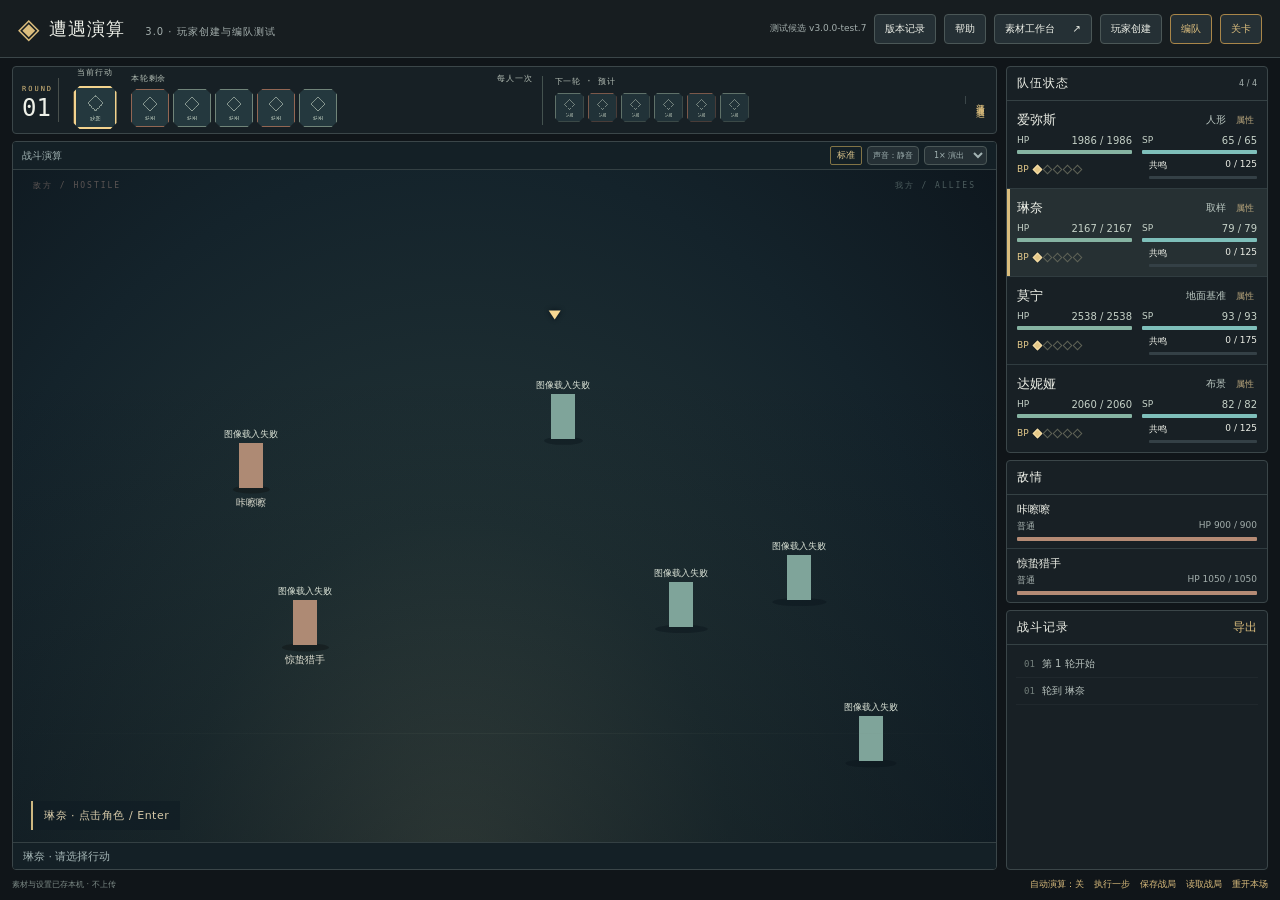
==== commit bf37c8c4: "Release test.7: player creation, modular art, party presets and stage selection" ====
--- a/index.html
+++ b/index.html
@@ -1,7 +1,7 @@
 <!doctype html>
-<html lang="zh-CN"><head><meta charset="utf-8"><meta name="viewport" content="width=device-width,initial-scale=1"><meta name="color-scheme" content="dark"><title>鸣潮 · 回合制遭遇演算</title><link rel="stylesheet" href="style.css"></head>
+<html lang="zh-CN"><head><meta charset="utf-8"><meta name="viewport" content="width=device-width,initial-scale=1"><meta name="color-scheme" content="dark"><title>鸣潮 · 回合制遭遇演算</title><link rel="stylesheet" href="style.css"><link rel="stylesheet" href="party-stage.css"><link rel="stylesheet" href="creation.css"></head>
 <body>
-<header class="topbar"><div class="brand"><span class="brand-mark">◈</span><div><span class="eyebrow">RESONANT / COMBAT LAB</span><h1>遭遇演算 <span>鸣潮回合制 3.0</span></h1></div></div><div class="top-actions"><span class="pill">本地 · 离线</span><span class="version">测试候选 v3.0.0-test.5</span><button id="historyBtn" title="版本更新">版本记录</button><button id="helpBtn" title="操作与规则">帮助</button><button id="assetsBtn">素材工作台 <span>↗</span></button><button id="setupBtn" class="gold-outline">编队 / 遭遇</button></div></header>
+<header class="topbar"><div class="brand"><span class="brand-mark">◈</span><div><span class="eyebrow">RESONANT / COMBAT LAB</span><h1>遭遇演算 <span>3.0 · 玩家创建与编队测试</span></h1></div></div><div class="top-actions"><span class="pill">本地 · 离线</span><span class="version">测试候选 v3.0.0-test.7</span><button id="historyBtn" title="版本更新">版本记录</button><button id="helpBtn" title="操作与规则">帮助</button><button id="assetsBtn">素材工作台 <span>↗</span></button><button id="playerCreateBtn">玩家创建</button><button id="setupBtn" class="gold-outline">编队</button><button id="stageSelectBtn" class="gold-outline">关卡</button></div></header>
 <main id="app"><div id="migrationNotice" class="migration-notice hidden" role="status"></div>
 <section class="battle-layout">
 <div class="battle-column">
@@ -13,10 +13,10 @@
 </section>
 <footer><span id="saveStatus">初始化本地存储…</span><div><button id="autoBtn" class="link-btn" aria-pressed="false">自动演算：关</button><button id="stepBtn" class="link-btn">执行一步</button><button id="saveBtn" class="link-btn">保存战局</button><button id="resumeBtn" class="link-btn">读取战局</button><button id="restartBtn" class="link-btn">重开本场</button></div><span></span></footer>
 </main>
-<dialog id="setupDialog" class="modal"><div class="modal-head"><div><span class="eyebrow">ENCOUNTER SETUP</span><h2>编队与遭遇</h2></div><button data-close="setupDialog" aria-label="关闭编队窗口">✕</button></div><p class="muted">选择 1–4 名队员。开始后将替换当前战局。</p><div id="teamChoices" class="team-choices"></div><div class="form-grid"><label>遭遇类型<select id="encounterSelect"><option value="normal">普通 · 咔嚓嚓 ×2 / 惊蛰猎手</option><option value="elite_humanoid">精英 · 坚岩斗士 / 咔嚓嚓</option><option value="elite_nonhumanoid">精英 · 车刃镰 / 惊蛰猎手</option><option value="boss">头目 · 无冠者</option><option value="custom">自定义 · 1–4 个敌人</option></select></label><label>难度<select id="difficultySelect"><option value="easy">演练</option><option value="standard" selected>标准</option><option value="challenge">挑战</option></select><small id="difficultyDescription"></small></label><label>统一等级（1–90）<input id="levelInput" type="number" min="1" max="90" value="20"></label><label>友方开场生命<input id="hpInput" type="range" min="10" max="100" value="100"><output id="hpOutput">100%</output></label></div><div id="customEnemies" class="hidden"><div class="subhead">自定义敌方槽位</div><div id="customEnemySlots" class="form-grid"></div></div><div class="rules-note">每人每轮行动一次；可消耗 0–3 BP 强化行动。</div><p id="setupError" class="error" role="alert"></p><div class="modal-foot"><button data-close="setupDialog">取消</button><button id="startBtn" class="primary">开始遭遇</button></div></dialog>
+
 <dialog id="assetDialog" class="modal asset-modal"><div class="modal-head"><div><span class="eyebrow">LOCAL ASSET WORKBENCH</span><h2>素材工作台</h2></div><button data-close="assetDialog" aria-label="关闭素材工作台">✕</button></div><div class="asset-tabs"><button data-tab="sprites" class="active">角色 / 动作</button><button data-tab="background">背景</button><button data-tab="audio">音乐 / 音效</button><button data-tab="project">项目 / 缓存</button></div><div id="assetPanel"></div><div class="asset-status" id="assetStatus" role="status">所有素材仅保存在本浏览器，不上传。方向错误请替换源图，不使用镜像。</div></dialog>
 <dialog id="helpDialog" class="modal"><div class="modal-head"><h2>操作帮助</h2><button data-close="helpDialog" aria-label="关闭帮助">✕</button></div><div class="help-copy"><p>点击当前角色或按 Enter 打开菜单。↑↓ 选择，Enter 确认，Esc 返回。</p><p>选择 BP 强化行动，再选目标。取消不会消耗资源。</p><p>每人每轮行动一次。SP 不会自动恢复；本轮使用 BP 后，下轮不自然补点。</p><p>R1 后，同一入口变为 R2；R2 需 3 BP，无需再次满能。</p><p>悬停或聚焦状态图标查看效果；最后一回合慢闪。点击角色卡的「属性」查看详细数值。</p><p>危险蓄力会显示提示。无妄者的投射物可以攻击并反弹。</p><p>素材、背景和音频可在工作台更换。旧版存档保留。</p><p><a href="docs/player-rules-detail.txt" target="_blank" rel="noopener">详细规则与技能说明</a></p></div></dialog>
 <dialog id="historyDialog" class="modal"><div class="modal-head"><h2>版本与反馈记录</h2><button data-close="historyDialog" aria-label="关闭版本记录">✕</button></div><div id="historyContent" class="help-copy"></div></dialog>
 <dialog id="spriteZoomDialog" class="modal sprite-zoom"><div class="modal-head"><h2 id="spriteFullTitle">原尺寸审图</h2><button data-close="spriteZoomDialog" aria-label="关闭原尺寸审图">✕</button></div><div class="sprite-full-scroll"><img id="spriteFullImage" alt="动作原图"></div><p class="muted">原始像素与原始方向；横向和纵向滚动查看细节。不翻转左右饰品。</p></dialog><div id="statusTooltip" class="status-tooltip hidden" role="tooltip"></div><div id="toast" class="toast hidden" role="status"></div>
-<script src="parameters.js"></script><script src="assets.js"></script><script src="skill-effects.js"></script><script src="engine.js"></script><script src="storage.js"></script><script src="release-notes.js"></script><script src="app.js"></script>
+<script src="parameters.js"></script><script src="creation-data.js"></script><script src="creation-core.js"></script><script src="assets.js"></script><script src="skill-effects.js"></script><script src="creation-effects.js"></script><script src="engine.js"></script><script src="storage.js"></script><script src="release-notes.js"></script><script src="creation-art-data.js"></script><script src="creation-art.js"></script><script src="creation-ui.js"></script><script src="party-stage.js"></script><script src="app.js"></script>
 </body></html>
--- a/style.css
+++ b/style.css
@@ -36,3 +36,12 @@
 .battle-layout{height:calc(100dvh - 96px)}.actor-command{display:flex;flex-direction:column;overflow:hidden}.actor-action-list{min-height:0;overflow:auto;flex:1}.actor-command-head,.actor-command #actorResources,.command-foot{flex-shrink:0}@media(max-width:760px){.battle-layout{height:calc(100dvh - 89px)}}
 /* Buff-heavy party cards keep a usable, independently scrollable enemy/log lane. */
 @media(min-width:761px){.right-column>.enemy-panel{flex-shrink:1;min-height:90px}.right-column>.log-panel{flex-shrink:1;min-height:65px!important}}
+/* test.6: reserve one quiet top lane for danger notices, never over a head. */
+.tactical-notice{top:8px;max-height:44px;overflow:auto;overscroll-behavior:contain;padding:6px 12px;line-height:1.45;max-width:82%}
+@media(max-width:760px){.tactical-notice{top:7px;max-height:44px;padding:5px 8px;font-size:10px;max-width:92%}}
+/* test.7: keep full legal player/skill names readable without displacing controls. */
+.unit-heading{min-width:0}.unit-heading .unit-name{flex:1 1 0;min-width:0;white-space:normal;overflow-wrap:anywhere}.unit-heading>small,.unit-heading>.shield-num,.unit-heading>.unit-attributes{flex:0 0 auto}
+.actor-command-head>div{flex:1 1 0;min-width:0}.actor-command-head h2{max-width:100%;overflow-wrap:anywhere}.actor-command-head>button{flex:0 0 auto}
+.menu-action>span:first-child,.root-option>span:first-child{flex:1 1 0;min-width:0;overflow-wrap:anywhere}.menu-action>small,.root-option>small{flex:0 0 auto}
+.target-dock .target-btn{max-width:min(240px,100%)}.target-btn>span{min-width:0;max-width:100%;overflow-wrap:anywhere}.target-options>label{max-width:100%}.target-options select{min-width:0;max-width:100%}.multi-target label{min-width:0;max-width:100%;overflow-wrap:anywhere}.multi-target input{flex:0 0 auto}
+.action-detail h3,.action-detail p,.action-detail dd,.actor-prompt,.target-description,.target-metrics,.target-dock .selection-hint,.target-dock #previewText,#actionBanner,.log-entry{min-width:0;overflow-wrap:anywhere}
--- a/party-stage.css
+++ b/party-stage.css
@@ -0,0 +1,16 @@
+/* A four-card, pixel-art adaptation of the supplied team-selection references. */
+.ps-dialog{--ps-gold:#e6d69b;--ps-line:#72879566;--ps-muted:#9cb0bc;width:min(1280px,calc(100vw - 40px));max-width:none;max-height:calc(100dvh - 32px);padding:0;color:#eef3f4;border:1px solid #8297a0;border-radius:5px;background:radial-gradient(ellipse at 42% 104%,#35545e 0,transparent 58%),linear-gradient(132deg,#131d25,#16252e 64%,#152932);box-shadow:0 32px 100px #000b;overflow:auto}.ps-dialog::backdrop{background:#050b10c9;backdrop-filter:blur(5px)}.ps-dialog button,.ps-dialog input,.ps-dialog select{font:inherit}.ps-dialog button:focus-visible,.ps-dialog [tabindex]:focus-visible,.ps-dialog input:focus-visible,.ps-dialog select:focus-visible{outline:3px solid #eee2a6;outline-offset:3px}.ps-header{display:flex;justify-content:space-between;align-items:center;padding:22px 28px 15px;border-bottom:1px solid #73889335;gap:18px}.ps-header h2{font-size:25px;letter-spacing:3px;margin:5px 0}.ps-header>button{background:transparent;border:1px solid #9daeb755;width:38px;height:38px;border-radius:50%}.ps-party-body{display:grid;grid-template-columns:95px minmax(0,1fr);padding:18px 24px 0;gap:20px}.ps-presets{display:flex;flex-direction:column;gap:10px;padding-top:42px}.ps-presets button{color:var(--ps-muted);background:transparent;border:0;border-left:2px solid #7b939747;display:flex;flex-direction:column;align-items:center;padding:9px 3px;min-height:71px}.ps-presets span{font:34px Georgia,serif;letter-spacing:2px}.ps-presets small{font-size:11px;max-width:84px;overflow:hidden;text-overflow:ellipsis;white-space:nowrap}.ps-presets button.active{border-color:var(--ps-gold);color:var(--ps-gold);background:linear-gradient(90deg,#eadb9640,transparent)}.ps-party-main{min-width:0}.ps-party-meta{display:flex;align-items:center;gap:24px;margin-bottom:15px;color:var(--ps-muted);font-size:12px}.ps-party-meta label{display:flex;align-items:center;gap:8px}.ps-party-meta input{width:66px;padding:7px}.ps-key-help{margin-left:auto}.ps-character-grid{display:grid;grid-template-columns:repeat(4,minmax(0,1fr));gap:14px}.ps-character{position:relative;border:1px solid #718b995a;background:linear-gradient(170deg,#0c17207d,#46606b35);border-radius:2px 42px 2px 2px;min-width:0;overflow:visible;transition:border-color .15s,background .15s}.ps-character:hover,.ps-character:focus-within,.ps-character:focus{border-color:var(--ps-gold);background:linear-gradient(170deg,#10222cbb,#55727c55)}.ps-slot-no{position:absolute;left:12px;top:52px;color:#89a3b020;font:105px Georgia,serif;line-height:1;pointer-events:none}.ps-element{position:absolute;top:12px;left:12px;z-index:1;display:flex;align-items:center;gap:6px;font-size:24px;color:#cad5db}.ps-element small{font-size:11px;letter-spacing:1px}.ps-element.fusion{color:#ffa97a}.ps-element.spectro{color:#fff0a8}.ps-element.havoc{color:#ee9bdd}.ps-element.electro{color:#c1a4ff}.ps-element.aero{color:#8be2cc}.ps-element.glacio{color:#a3daf9}.ps-art-button{display:block;position:relative;border:0!important;border-radius:0!important;background:transparent!important;padding:28px 0 0!important;width:100%;height:285px;overflow:hidden}.ps-art-button canvas{width:100%;height:100%;object-fit:contain;image-rendering:pixelated;display:block}.ps-card-caption{position:relative;margin:0 12px 0;padding:9px 1px 0;border-top:1px solid #c5d4d677;min-height:101px}.ps-card-caption h3{font-size:17px;letter-spacing:1px;margin:3px 0 0}.ps-card-level{font-size:11px;color:#d7e1e3}.ps-card-level strong{font:31px Georgia,serif;line-height:1;color:#fff}.ps-role-icons{display:flex;flex-wrap:wrap;gap:6px;margin:8px 0 5px;min-height:25px;opacity:0;transition:opacity .15s}.ps-character:hover .ps-role-icons,.ps-character:focus-within .ps-role-icons,.ps-character:focus .ps-role-icons{opacity:1}.ps-role-icons span{display:inline-flex;align-items:center;gap:3px;font-size:9px;color:#e2e9e8}.ps-role-icons b{font-size:15px;color:var(--ps-gold)}.ps-modes{display:flex;justify-content:center;border-top:1px solid #61778455;min-height:40px;background:#0b161e44;gap:3px;padding:5px}.ps-modes button{min-width:0;flex:1;padding:5px 3px;font-size:11px;background:transparent;border:1px solid transparent;border-radius:0;color:#a4b9c5}.ps-modes button.active{color:var(--ps-gold);border-color:#e4d79470;background:#dacb7b12}.ps-modes button span{font-size:10px}.ps-fixed-mode span{font-size:11px;color:#9db0b6;align-self:center}.ps-card-tools{display:flex;gap:3px;padding:5px;border-top:1px solid #536d7455}.ps-card-tools button{font-size:11px;padding:5px 6px;background:transparent;min-width:25px;border-color:#82949c38}.ps-card-tools button:first-child{margin-right:auto}.ps-card-tools button:disabled{opacity:.25}.ps-empty{min-height:453px;border-style:dashed;border-radius:2px}.ps-add-slot{position:relative;width:100%;height:100%;min-height:453px;background:transparent!important;border:0!important;color:#9bafb9!important;display:flex;align-items:center;justify-content:center;flex-direction:column;gap:15px}.ps-add-slot strong{font-size:48px;font-weight:200}.ps-add-slot span{font-size:12px;letter-spacing:2px}.ps-lower-controls{display:flex;align-items:center;flex-wrap:wrap;gap:8px;margin-top:17px}.ps-lower-controls label{display:flex;align-items:center;gap:6px;font-size:11px;color:#b1c2ca}.ps-lower-controls input{width:112px}.ps-lower-controls input,.ps-lower-controls select,.ps-lower-controls button{padding:7px 8px;font-size:11px}.ps-message{font-size:12px;line-height:1.6;min-height:19px;color:#d8c990;margin:13px 0 16px}.ps-footer{display:flex;align-items:center;gap:10px;padding:16px 26px;border-top:1px solid #74899140;background:#0e1b2455;margin:0}.ps-footer button{font-size:12px;padding:9px 20px}.ps-footer-right{display:flex;gap:10px;margin-left:auto}.ps-footer .primary{background:#e4e8df;color:#18222a;border:1px solid #fff7c5;min-width:140px}.ps-subtitle{font-size:12px;line-height:1.7;color:var(--ps-muted)}.ps-picker{width:min(1040px,calc(100vw - 40px))}.ps-picker>.ps-subtitle,.ps-picker>.ps-message,.ps-stage>.ps-message{margin:15px 28px}.ps-roster-grid{display:grid;grid-template-columns:repeat(6,minmax(0,1fr));gap:15px;padding:0 28px;max-height:60dvh;overflow:auto}.ps-roster-item{position:relative;border:1px solid #71899566;border-radius:4px;background:#0f1a2288;overflow:hidden}.ps-roster-item.selected{border:2px solid var(--ps-gold);box-shadow:inset 0 0 0 2px #efd9a533}.ps-roster-item>button:first-child{position:relative;display:flex;flex-direction:column;align-items:stretch;width:100%;border:0;border-radius:0;padding:0;background:transparent;text-align:left}.ps-roster-item .ps-element{top:7px;left:8px;text-shadow:0 1px 4px #000;font-size:22px}.ps-roster-item canvas{width:100%;aspect-ratio:1;image-rendering:pixelated;background:linear-gradient(135deg,#47616a66,#17313b33)}.ps-roster-item strong{font-size:12px;padding:8px 8px 2px;overflow:hidden;text-overflow:ellipsis;white-space:nowrap}.ps-roster-level{display:flex;justify-content:space-between;font-size:10px;padding:4px 8px}.ps-roster-level b{font-size:13px}.ps-roster-item small{font-size:10px;color:#b9c4c6;padding:3px 8px 8px}.ps-pick-number{position:absolute;right:6px;top:5px;color:var(--ps-gold);font:24px Georgia,serif;background:#15212dbb;padding:0 6px;border:1px solid #d6c580;z-index:1}.ps-roster-detail{font-size:10px;width:100%;padding:5px!important;border-radius:0!important;background:#e2d4920e!important;border:0!important;border-top:1px solid #738d993b!important}.ps-detail{width:min(640px,calc(100vw - 32px))}.ps-detail .ps-header h2{font-size:20px}.ps-detail-body{padding:22px 28px}.ps-detail-body>p{font-size:14px;line-height:1.8}.ps-role-badges{display:flex;gap:10px;flex-wrap:wrap}.ps-role-badges span{font-size:12px;padding:7px 10px;background:#b1beaf13;border:1px solid #aebd9a43;color:#e2d6a3}.ps-boundary{padding:14px 16px;background:#080e1544;border-left:2px solid #dccb8c;font-size:13px;line-height:1.8}.ps-boundary p{margin:4px 0 0}.ps-stat-grid{display:grid;grid-template-columns:repeat(4,1fr);gap:10px;margin-top:20px}.ps-stat-grid div{border-bottom:1px solid #abc0c044;padding:9px 0}.ps-stat-grid dt{font-size:10px;color:#9fbbc4}.ps-stat-grid dd{font-size:20px;margin:6px 0}.ps-stage-body{display:grid;grid-template-columns:minmax(0,1fr) 290px;gap:25px;padding:24px 28px 0}.ps-stage-grid{display:grid;grid-template-columns:repeat(2,minmax(0,1fr));gap:12px}.ps-stage-card{position:relative;display:block;text-align:left;padding:16px 18px!important;border:1px solid #7893a259!important;border-radius:3px!important;background:linear-gradient(145deg,#2d465245,#0b1d2480)!important;min-height:158px;overflow:hidden}.ps-stage-card.selected{border-color:var(--ps-gold)!important;background:linear-gradient(145deg,#87917733,#2b494680)!important;box-shadow:inset 3px 0 var(--ps-gold)}.ps-stage-index{position:absolute;right:10px;top:5px;color:#9db4bd19;font:70px Georgia,serif;pointer-events:none}.ps-stage-card small{color:#e5d798;font-size:10px;letter-spacing:2px}.ps-stage-card h3{font-size:21px;margin:8px 0;position:relative}.ps-stage-card p{font-size:11px;line-height:1.5;color:#b3c6cd;margin:0 0 9px;position:relative}.ps-stage-enemies{font-size:10px;color:#98acb7;display:block}.ps-stage-options{border-left:1px solid #748a9650;padding-left:22px}.ps-stage-options h3{margin:0 0 12px;font-size:19px}.ps-party-summary{font-size:12px;line-height:1.8;color:#c8d5d7}.ps-stage-options>button{font-size:11px;padding:7px 12px}.ps-stage-options fieldset{border:0;padding:0;margin:22px 0}.ps-stage-options legend{font-size:12px;letter-spacing:2px;margin-bottom:10px}.ps-difficulty{display:flex;align-items:flex-start;gap:9px;border:1px solid #6c879349;padding:10px;margin-bottom:8px;background:#0c1b2255}.ps-difficulty.active{border-color:#d7ca8b99}.ps-difficulty input{margin-top:3px;accent-color:#d9cc94}.ps-difficulty span{display:flex;flex-direction:column;gap:6px}.ps-difficulty b{font-size:13px}.ps-difficulty small{font-size:10px;line-height:1.7;color:#acbec8}.ps-hp{display:block;font-size:11px}.ps-hp output{float:right;color:var(--ps-gold)}.ps-hp input{display:block;width:100%;margin-top:10px}.ps-custom-enemies h4{font-size:12px}.ps-custom-enemies label{display:flex;align-items:center;font-size:11px;gap:8px;margin:7px 0}.ps-custom-enemies select{flex:1;min-width:0;padding:7px}.ps-dialog input,.ps-dialog select{border:1px solid #6e8a965e;background:#0b1822;color:#e1e8e9;border-radius:3px}.ps-dialog :disabled{cursor:default}.ps-dialog button{cursor:pointer}.ps-dialog canvas{pointer-events:none}.ps-dialog p{overflow-wrap:anywhere}
+@media(min-width:1500px) and (min-height:850px){.ps-art-button{height:345px}.ps-empty,.ps-add-slot{min-height:513px}.ps-dialog{width:1400px}.ps-picker{width:1100px}.ps-detail{width:640px}.ps-character-grid{gap:22px}.ps-card-caption h3{font-size:21px}}
+@media(max-width:1000px){.ps-key-help{display:none}.ps-party-body{grid-template-columns:65px minmax(0,1fr);gap:12px;padding:15px}.ps-character-grid{gap:8px}.ps-art-button{height:240px}.ps-card-caption h3{font-size:14px}.ps-card-tools{flex-wrap:wrap}.ps-card-tools button:first-child{width:100%;margin:0}.ps-modes button span{display:none}.ps-empty,.ps-add-slot{min-height:436px}.ps-roster-grid{grid-template-columns:repeat(4,minmax(0,1fr))}.ps-stage-body{grid-template-columns:minmax(0,1fr) 240px;gap:15px}.ps-stage-options{padding-left:15px}.ps-stage-card{padding:12px!important}.ps-stage-card h3{font-size:18px}}
+@media(max-width:700px){.ps-dialog{width:calc(100vw - 16px);max-height:calc(100dvh - 16px)}.ps-header{padding:14px 15px}.ps-header h2{font-size:20px}.ps-party-body{display:block;padding:12px}.ps-presets{flex-direction:row;padding:0;gap:3px;margin-bottom:15px}.ps-presets button{min-height:54px;flex:1;border-left:0;border-bottom:2px solid #72859244;padding:3px}.ps-presets span{font-size:22px}.ps-presets small{font-size:9px;max-width:56px}.ps-character-grid{grid-template-columns:repeat(2,minmax(0,1fr));gap:10px}.ps-party-meta{gap:12px;font-size:11px}.ps-art-button{height:205px}.ps-card-caption{margin:0 10px;min-height:101px}.ps-card-caption h3{font-size:16px}.ps-card-tools{flex-wrap:nowrap}.ps-card-tools button:first-child{width:auto;flex:1}.ps-card-tools button{font-size:10px;padding:5px 4px}.ps-role-icons{opacity:1;gap:5px}.ps-role-icons span{font-size:9px}.ps-empty,.ps-add-slot{min-height:383px}.ps-modes button span{display:inline}.ps-lower-controls label{width:100%}.ps-lower-controls input{flex:1}.ps-lower-controls label:has(select){margin-top:5px}.ps-lower-controls select{flex:1}.ps-footer{padding:12px;flex-wrap:wrap;gap:8px}.ps-footer button{padding:9px 12px;font-size:11px}.ps-footer-right{margin-left:auto}.ps-footer .primary{min-width:106px}.ps-roster-grid{grid-template-columns:repeat(3,minmax(0,1fr));gap:8px;padding:0 12px;max-height:64dvh}.ps-roster-item strong{font-size:11px;padding:6px 5px 1px}.ps-roster-item small{font-size:9px;padding:2px 5px 5px}.ps-roster-level{padding:4px 5px;font-size:9px}.ps-roster-level b{font-size:11px}.ps-roster-item .ps-element{font-size:18px}.ps-pick-number{font-size:20px;right:3px;top:3px}.ps-picker>.ps-subtitle,.ps-picker>.ps-message,.ps-stage>.ps-message{margin:10px 13px}.ps-stage-body{display:flex;flex-direction:column;padding:13px;gap:18px}.ps-stage-grid{gap:9px}.ps-stage-card{min-height:155px;padding:12px!important}.ps-stage-card h3{font-size:18px}.ps-stage-card p{font-size:10px}.ps-stage-options{padding:16px 0 0;border-left:0;border-top:1px solid #748a9650}.ps-stage-options fieldset{margin:15px 0}.ps-difficulty{padding:10px}.ps-detail-body{padding:16px}.ps-detail .ps-header h2{font-size:17px}.ps-stat-grid{grid-template-columns:repeat(4,1fr);gap:6px}.ps-stat-grid dd{font-size:17px}}
+@media(prefers-reduced-motion:reduce){.ps-character,.ps-role-icons{transition:none}}
+/* Keep the new entry points reachable on narrow battle headers. */
+@media(max-width:760px){.topbar .brand{flex:0 0 auto}.topbar .top-actions{min-width:0;overflow-x:auto;scrollbar-width:thin;justify-content:flex-start;flex:1}.topbar .top-actions button{flex:0 0 auto;white-space:nowrap}.topbar .top-actions #playerCreateBtn{order:0}.topbar .top-actions #setupBtn{order:1}.topbar .top-actions #stageSelectBtn{order:2}.topbar .top-actions #helpBtn{order:3}.topbar .top-actions #assetsBtn{order:4}.topbar .top-actions #historyBtn{order:5}.ps-footer{height:auto;min-height:0;flex-wrap:wrap;font-size:12px}.ps-footer button{font-size:11px!important}.ps-footer div{gap:8px}}
+.ps-quick-modes{display:flex;gap:2px;border-top:1px solid #70859033;padding:3px}.ps-quick-modes button{flex:1;background:transparent;border:1px solid transparent;font-size:10px;padding:4px 2px;border-radius:0}.ps-quick-modes button[aria-pressed=true]{border-color:#d5c78b88;color:#e6d69b;background:#ccbd8320}
+@media(min-width:1100px){.ps-stage-grid{grid-template-columns:repeat(3,minmax(0,1fr))}.ps-stage-card{min-height:158px}}
+@media(min-width:1001px) and (max-height:850px){.ps-art-button{height:clamp(190px,calc(100dvh - 515px),285px)}.ps-empty,.ps-add-slot{min-height:calc(clamp(190px,100dvh - 515px,285px) + 168px)}}
+.creation-modal{width:min(1180px,calc(100vw - 28px));max-width:none;max-height:calc(100dvh - 28px);padding:24px}.creation-editor .creation-footer{height:auto;min-height:0;margin:0}.creation-modal .creation-editor{min-width:0}@media(max-width:760px){.creation-modal{width:calc(100vw - 16px);max-height:calc(100dvh - 16px);padding:13px}.creation-editor .creation-footer{height:auto;min-height:0;flex-wrap:wrap}}
+.ps-vector{display:inline-block;flex-shrink:0;vertical-align:middle;overflow:visible}.ps-element-vector{width:24px;height:24px}.ps-role-vector{width:16px;height:16px}.ps-role-icons b{display:inline-flex}.ps-role-badges span{display:inline-flex;align-items:center;gap:6px}.ps-modes button .ps-element-vector{width:16px;height:16px}.ps-roster-item .ps-element-vector{width:22px;height:22px}@media(max-width:700px){.ps-roster-item .ps-element-vector{width:19px;height:19px}.ps-role-vector{width:14px;height:14px}}
+.player-skill-note{font-size:11px;color:#a8bcc6;border-top:1px solid #7d949a44;margin-top:8px;padding-top:7px}.player-skill-note summary{cursor:pointer}.player-skill-note p{white-space:pre-wrap;overflow-wrap:anywhere;line-height:1.65}
+.status-chip.status-more{width:auto!important;max-width:76px;flex-basis:auto!important;padding:2px 5px;font-size:9px;white-space:nowrap}.all-statuses-modal{width:min(740px,calc(100vw - 24px))}.all-statuses-list{padding-left:26px;max-height:58dvh;overflow:auto;margin:14px 0}.all-statuses-list li{padding:9px 6px;border-bottom:1px solid #78909933}.all-statuses-list strong{font-size:12px;color:#d9d3b3}.all-statuses-list p{margin:5px 0;font-size:11px;line-height:1.7;overflow-wrap:anywhere}
+.status-more.has-expiring{border-color:#c6ac70;color:#e8d398;background:#58452255;animation:none}.status-expiry-dot{display:inline-block;width:4px;height:4px;border-radius:50%;margin-left:3px;background:#e4c77c}
--- a/creation.css
+++ b/creation.css
@@ -0,0 +1,2 @@
+.creation-editor{--create-accent:#b8f5db;color:#e8eef2;font-family:inherit;max-width:1280px;margin:auto}.creation-editor *{box-sizing:border-box}.creation-header{display:flex;justify-content:space-between;gap:20px;padding:12px 0 20px;border-bottom:1px solid #33444d}.creation-header h2{margin:5px 0;font-size:28px}.creation-eyebrow{font-size:10px;letter-spacing:.2em;color:var(--create-accent)}.creation-muted{color:#9cadb7;font-size:12px;line-height:1.6}.creation-header p{margin:7px 0 0}.creation-close{align-self:flex-start}.creation-toolbar{display:flex;gap:10px;align-items:end;flex-wrap:wrap;margin:16px 0}.creation-toolbar .creation-field{min-width:210px;flex:1}.creation-layout{display:grid;grid-template-columns:260px minmax(0,1fr);gap:25px}.creation-preview{position:sticky;top:0;align-self:start;text-align:center;background:radial-gradient(ellipse at 50% 46%,#253c47,#14222c 70%);border:1px solid #354a56;border-radius:14px;padding:15px}.creation-hero{position:relative;min-height:260px}.creation-hero canvas{display:block;width:100%;image-rendering:pixelated}.creation-preview h3{font-size:21px;margin:5px 0}.creation-portrait{width:112px;height:112px;image-rendering:pixelated;background:#0e1a22;border:1px solid #405865;border-radius:50%;display:block;margin:16px auto}.creation-preview small{display:block}.creation-art-unavailable{position:absolute;inset:15%;display:grid;place-items:center;font-size:12px;color:#b9c9d4}.creation-tabs{display:flex;gap:6px;border-bottom:1px solid #35464e;padding-bottom:10px;margin-bottom:18px;position:sticky;top:0;background:#14212be8;z-index:3}.creation-tabs button{flex:1;border-color:transparent}.creation-tabs .active{color:#0c2522;background:var(--create-accent);border-color:var(--create-accent)}.creation-editor button{border:1px solid #455963;border-radius:6px;padding:9px 13px;background:#253740;color:#e8eef2;cursor:pointer;font:inherit;font-size:12px;line-height:1.3}.creation-editor button:hover{background:#334c56}.creation-editor button:focus-visible,.creation-editor input:focus-visible,.creation-editor select:focus-visible,.creation-editor textarea:focus-visible{outline:2px solid #b8f5db;outline-offset:3px}.creation-editor button.creation-primary{color:#112623;background:var(--create-accent);border-color:var(--create-accent);font-weight:700}.creation-editor button.creation-subtle{background:transparent;padding:7px 10px;color:#b8c9d2}.creation-editor button.creation-danger{color:#ffa9a4;background:#402c31}.creation-field{display:flex;flex-direction:column;gap:7px;margin-bottom:14px;min-width:0}.creation-label{font-size:12px;font-weight:600;display:block;color:#c2d1d9}.creation-editor input:not([type=checkbox]):not([type=range]):not([type=color]),.creation-editor select,.creation-editor textarea{width:100%;background:#101b23;color:#e9eff3;border:1px solid #40515d;border-radius:5px;padding:10px;min-width:0;font:inherit;font-size:13px}.creation-editor select{height:39px}.creation-editor textarea{min-height:70px;resize:vertical}.creation-two,.creation-stats{display:grid;grid-template-columns:repeat(2,minmax(0,1fr));gap:12px}.creation-three{display:grid;grid-template-columns:repeat(3,minmax(0,1fr));gap:12px}.creation-colors{display:grid;grid-template-columns:repeat(3,1fr);gap:15px}.creation-editor input[type=color]{width:100%;height:45px;padding:4px;border:1px solid #465b67;background:#1d303a;border-radius:5px;cursor:pointer}.creation-number{background:#192a35;border:1px solid #31464f;border-radius:7px;padding:12px;min-width:0}.creation-number-line{display:grid;grid-template-columns:minmax(40px,1fr) 80px;gap:12px;align-items:center;margin:7px 0}.creation-number input[type=range]{width:100%;accent-color:var(--create-accent);cursor:pointer}.creation-number-hint{color:#9caeb8;font-size:10px;line-height:1.5;display:block}.creation-field-feedback{color:#edd79b;font-size:10px;line-height:1.5;display:block;margin-top:4px}.creation-field-feedback button{padding:2px 4px;font-size:10px}.creation-editor input[aria-invalid=true]{border-color:#ff9990!important;background:#3e272a!important}.creation-break{display:flex;flex-direction:row-reverse;justify-content:flex-end;align-items:center;padding:12px;background:#352e2a;border:1px solid #605243;border-radius:7px;color:#ebd7b5}.creation-break input{accent-color:#e3b775;width:17px;height:17px}.creation-note{font-size:11px;line-height:1.75;color:#9cafbc;background:#14252e;border-left:2px solid #607e8c;padding:12px}.creation-skill{padding:17px;border:1px solid #385360;border-radius:10px;background:#14232d;margin:16px 0}.creation-skill-title,.creation-effect-heading{display:flex;align-items:center;justify-content:space-between;gap:8px;margin-bottom:14px}.creation-skill-title strong{color:var(--create-accent)}.creation-effect{border-top:1px solid #334955;padding-top:14px;margin-top:14px}.creation-effect-heading{font-size:12px}.creation-add-effect{display:flex;gap:10px;margin-top:15px}.creation-add-effect select{flex:1}.creation-audit{font-size:11px;line-height:1.7;background:#0f1c25;padding:10px;margin-top:14px;color:#a5becd}.creation-audit summary{cursor:pointer;color:#cadce6}.creation-status{white-space:pre-wrap;padding:12px 0;color:#bcdecf;font-size:12px;line-height:1.7}.creation-status.error{color:#ffb6ad}.creation-footer{border-top:1px solid #35454f;display:flex;gap:10px;align-items:center;flex-wrap:wrap;padding-top:16px}.creation-candidate{font-size:10px;color:#96a8b4;width:100%}.creation-confirm{border:1px solid #ae9161;border-radius:10px;background:#342d23;padding:17px;margin-top:20px;line-height:1.6;font-size:12px}.creation-confirm[hidden]{display:none}.creation-confirm-actions{display:flex;gap:10px}.creation-editor .creation-unit{color:#849caa}@media(max-width:760px){.creation-layout{grid-template-columns:1fr;gap:18px}.creation-preview{position:relative;display:grid;grid-template-columns:110px 1fr 65px;align-items:center;padding:8px;gap:4px}.creation-hero{grid-row:1/4;min-height:110px}.creation-preview h3{font-size:18px}.creation-preview .creation-portrait{width:60px;height:60px;grid-column:3;grid-row:1/3;margin:0}.creation-preview small{grid-column:2/4;font-size:9px}.creation-preview p{margin:0}.creation-two,.creation-stats{gap:8px}.creation-three{grid-template-columns:1fr}.creation-header h2{font-size:22px}.creation-number{padding:8px}.creation-number-line{grid-template-columns:minmax(0,1fr) 62px;gap:6px}.creation-editor .creation-number-line input:not([type=range]){padding:7px 5px}.creation-skill{padding:10px}.creation-add-effect{flex-wrap:wrap}.creation-toolbar .creation-field{min-width:170px}.creation-tabs{top:-1px}.creation-footer button{flex:1}.creation-footer .creation-primary{flex-basis:100%}}
+.creation-portrait{cursor:zoom-in}.creation-face-view{position:fixed;inset:0;background:#071017db;z-index:20;display:grid;place-items:center;padding:24px}.creation-face-panel{background:#1c2d38;border:1px solid #587381;border-radius:14px;padding:20px;display:flex;flex-direction:column;align-items:center;gap:16px;max-width:95vw}.creation-face-panel h3{margin:0;font-size:18px}.creation-face-panel canvas{width:min(432px,75vw);height:auto;image-rendering:pixelated;background:#253945}.creation-face-panel button{min-width:120px}
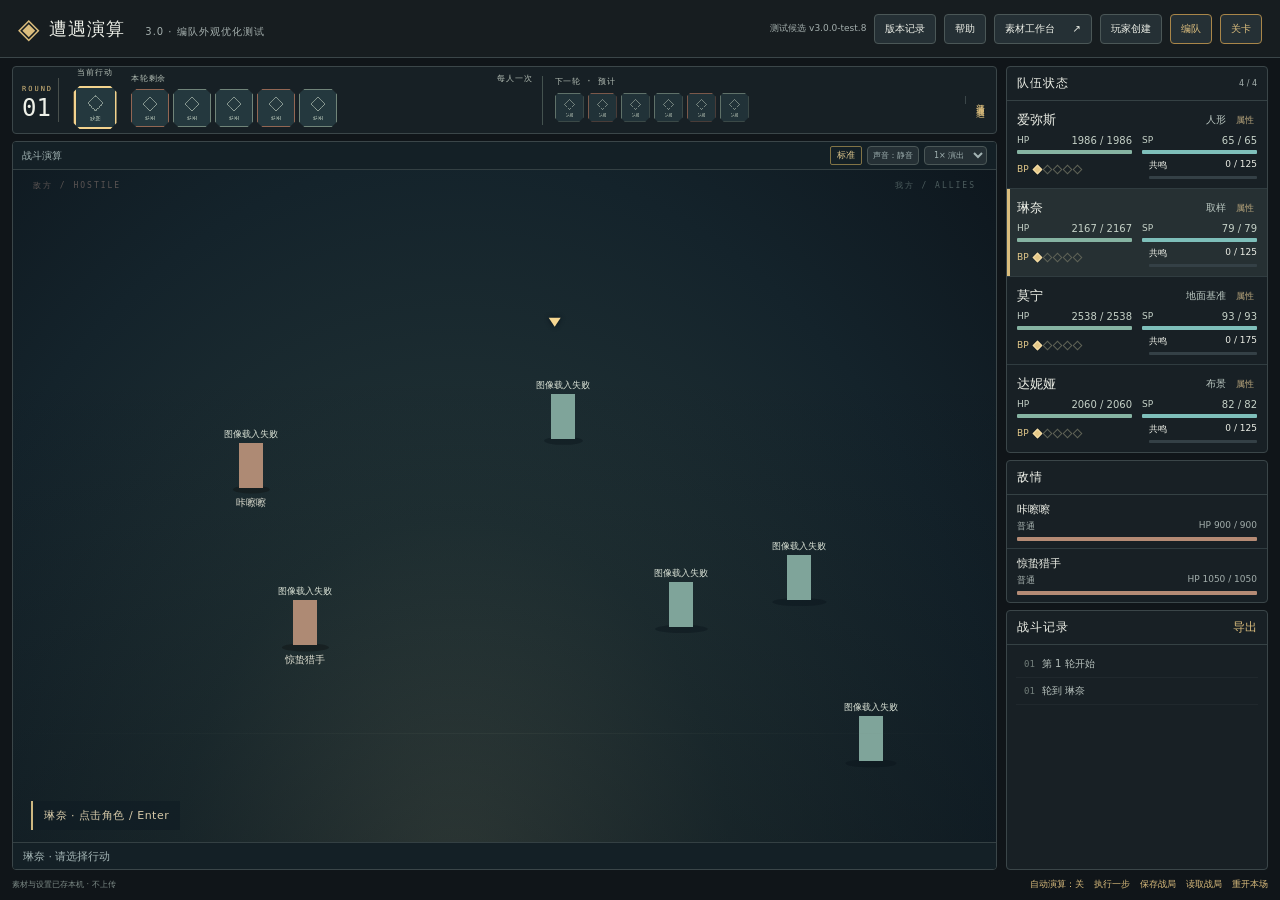
==== commit 9470965f: "Publish v3.0.0-test.8: party appearance fixes and attributed UI icons Preserve historical files whil" ====
--- a/index.html
+++ b/index.html
@@ -1,7 +1,7 @@
 <!doctype html>
-<html lang="zh-CN"><head><meta charset="utf-8"><meta name="viewport" content="width=device-width,initial-scale=1"><meta name="color-scheme" content="dark"><title>鸣潮 · 回合制遭遇演算</title><link rel="stylesheet" href="style.css"><link rel="stylesheet" href="party-stage.css"><link rel="stylesheet" href="creation.css"></head>
+<html lang="zh-CN"><head><meta charset="utf-8"><meta name="viewport" content="width=device-width,initial-scale=1"><meta name="color-scheme" content="dark"><title>鸣潮 · 回合制遭遇演算</title><link rel="stylesheet" href="style.css"><link rel="stylesheet" href="party-stage.css"><link rel="stylesheet" href="creation.css"><link rel="stylesheet" href="ui-icons.css"></head>
 <body>
-<header class="topbar"><div class="brand"><span class="brand-mark">◈</span><div><span class="eyebrow">RESONANT / COMBAT LAB</span><h1>遭遇演算 <span>3.0 · 玩家创建与编队测试</span></h1></div></div><div class="top-actions"><span class="pill">本地 · 离线</span><span class="version">测试候选 v3.0.0-test.7</span><button id="historyBtn" title="版本更新">版本记录</button><button id="helpBtn" title="操作与规则">帮助</button><button id="assetsBtn">素材工作台 <span>↗</span></button><button id="playerCreateBtn">玩家创建</button><button id="setupBtn" class="gold-outline">编队</button><button id="stageSelectBtn" class="gold-outline">关卡</button></div></header>
+<header class="topbar"><div class="brand"><span class="brand-mark">◈</span><div><span class="eyebrow">RESONANT / COMBAT LAB</span><h1>遭遇演算 <span>3.0 · 编队外观优化测试</span></h1></div></div><div class="top-actions"><span class="pill">本地 · 离线</span><span class="version">测试候选 v3.0.0-test.8</span><button id="historyBtn" title="版本更新">版本记录</button><button id="helpBtn" title="操作与规则">帮助</button><button id="assetsBtn">素材工作台 <span>↗</span></button><button id="playerCreateBtn">玩家创建</button><button id="setupBtn" class="gold-outline">编队</button><button id="stageSelectBtn" class="gold-outline">关卡</button></div></header>
 <main id="app"><div id="migrationNotice" class="migration-notice hidden" role="status"></div>
 <section class="battle-layout">
 <div class="battle-column">
@@ -18,5 +18,5 @@
 <dialog id="helpDialog" class="modal"><div class="modal-head"><h2>操作帮助</h2><button data-close="helpDialog" aria-label="关闭帮助">✕</button></div><div class="help-copy"><p>点击当前角色或按 Enter 打开菜单。↑↓ 选择，Enter 确认，Esc 返回。</p><p>选择 BP 强化行动，再选目标。取消不会消耗资源。</p><p>每人每轮行动一次。SP 不会自动恢复；本轮使用 BP 后，下轮不自然补点。</p><p>R1 后，同一入口变为 R2；R2 需 3 BP，无需再次满能。</p><p>悬停或聚焦状态图标查看效果；最后一回合慢闪。点击角色卡的「属性」查看详细数值。</p><p>危险蓄力会显示提示。无妄者的投射物可以攻击并反弹。</p><p>素材、背景和音频可在工作台更换。旧版存档保留。</p><p><a href="docs/player-rules-detail.txt" target="_blank" rel="noopener">详细规则与技能说明</a></p></div></dialog>
 <dialog id="historyDialog" class="modal"><div class="modal-head"><h2>版本与反馈记录</h2><button data-close="historyDialog" aria-label="关闭版本记录">✕</button></div><div id="historyContent" class="help-copy"></div></dialog>
 <dialog id="spriteZoomDialog" class="modal sprite-zoom"><div class="modal-head"><h2 id="spriteFullTitle">原尺寸审图</h2><button data-close="spriteZoomDialog" aria-label="关闭原尺寸审图">✕</button></div><div class="sprite-full-scroll"><img id="spriteFullImage" alt="动作原图"></div><p class="muted">原始像素与原始方向；横向和纵向滚动查看细节。不翻转左右饰品。</p></dialog><div id="statusTooltip" class="status-tooltip hidden" role="tooltip"></div><div id="toast" class="toast hidden" role="status"></div>
-<script src="parameters.js"></script><script src="creation-data.js"></script><script src="creation-core.js"></script><script src="assets.js"></script><script src="skill-effects.js"></script><script src="creation-effects.js"></script><script src="engine.js"></script><script src="storage.js"></script><script src="release-notes.js"></script><script src="creation-art-data.js"></script><script src="creation-art.js"></script><script src="creation-ui.js"></script><script src="party-stage.js"></script><script src="app.js"></script>
+<script src="parameters.js"></script><script src="creation-data.js"></script><script src="creation-core.js"></script><script src="assets.js"></script><script src="skill-effects.js"></script><script src="creation-effects.js"></script><script src="engine.js"></script><script src="storage.js"></script><script src="release-notes.js"></script><script src="creation-art-data.js"></script><script src="creation-art.js"></script><script src="creation-ui.js"></script><script src="ui-icons.js"></script><script src="party-stage.js"></script><script src="app.js"></script>
 </body></html>
--- a/party-stage.css
+++ b/party-stage.css
@@ -14,3 +14,7 @@
 .player-skill-note{font-size:11px;color:#a8bcc6;border-top:1px solid #7d949a44;margin-top:8px;padding-top:7px}.player-skill-note summary{cursor:pointer}.player-skill-note p{white-space:pre-wrap;overflow-wrap:anywhere;line-height:1.65}
 .status-chip.status-more{width:auto!important;max-width:76px;flex-basis:auto!important;padding:2px 5px;font-size:9px;white-space:nowrap}.all-statuses-modal{width:min(740px,calc(100vw - 24px))}.all-statuses-list{padding-left:26px;max-height:58dvh;overflow:auto;margin:14px 0}.all-statuses-list li{padding:9px 6px;border-bottom:1px solid #78909933}.all-statuses-list strong{font-size:12px;color:#d9d3b3}.all-statuses-list p{margin:5px 0;font-size:11px;line-height:1.7;overflow-wrap:anywhere}
 .status-more.has-expiring{border-color:#c6ac70;color:#e8d398;background:#58452255;animation:none}.status-expiry-dot{display:inline-block;width:4px;height:4px;border-radius:50%;margin-left:3px;background:#e4c77c}
+
+/* Appearance choices stay inside the party draft, including the nested roster draft. */
+.ps-roster-item{display:flex;flex-direction:column}.ps-roster-item>button:first-child,.ps-roster-detail,.ps-quick-modes{flex-shrink:0}.ps-quick-gender{margin-top:0}.ps-quick-gender button{min-height:28px}.ps-detail{width:min(760px,calc(100vw - 32px))}.ps-appearance-section{display:grid;grid-template-columns:160px minmax(0,1fr);gap:24px;align-items:center;margin:0 0 22px;padding:0 0 20px;border-bottom:1px solid #74899140}.ps-appearance-preview{min-width:0;background:radial-gradient(ellipse at 50% 75%,#526c7638,transparent 70%);border:1px solid #718b9933;border-radius:3px}.ps-appearance-preview canvas{width:100%;height:210px;display:block;object-fit:contain;image-rendering:pixelated}.ps-appearance-options{min-width:0}.ps-appearance-options h3{margin:0 0 10px;font-size:17px;letter-spacing:1px}.ps-appearance-selection{font-size:12px;color:var(--ps-muted);margin:0 0 12px}.ps-appearance-selection strong{color:var(--ps-gold);font-weight:500}.ps-appearance-buttons{display:flex;flex-wrap:wrap;gap:8px;margin:8px 0}.ps-appearance-buttons button{min-width:70px;padding:8px 14px;font-size:12px;color:#c5d3d9;border:1px solid #72879566;background:#12242e80;border-radius:2px}.ps-appearance-buttons button[aria-pressed=true]{color:var(--ps-gold);border-color:#e4d7949c;background:#dacb7b18;box-shadow:inset 0 -2px #d5c78b80}.ps-appearance-note{font-size:11px;line-height:1.7;color:#a8bcc6;margin:10px 0 0}.ps-appearance-note+.ps-appearance-note{margin-top:7px}.ps-detail .ps-footer .primary{margin-left:auto}
+@media(max-width:700px){.ps-detail{width:calc(100vw - 16px)}.ps-appearance-section{grid-template-columns:105px minmax(0,1fr);gap:13px;padding-bottom:16px;margin-bottom:16px}.ps-appearance-preview canvas{height:175px}.ps-appearance-options h3{font-size:15px}.ps-appearance-buttons{gap:6px}.ps-appearance-buttons button{min-width:54px;padding:7px 10px}.ps-appearance-note{font-size:10px}.ps-quick-gender button{min-height:30px}.ps-detail .ps-role-badges{gap:7px}}
--- a/ui-icons.css
+++ b/ui-icons.css
@@ -0,0 +1,16 @@
+/* Originals retain their native colors, alpha and proportions. No tint, crop or mirroring. */
+.ui-icon,.ps-role-icons .ui-icon,.ps-role-badges .ui-icon{position:relative;display:inline-grid;grid-template:1fr/1fr;align-items:center;justify-items:center;vertical-align:middle;flex-shrink:0;width:1.25em;height:1.25em;padding:0;border:0;background:transparent;line-height:1;overflow:visible;pointer-events:none}
+.ui-icon>.ui-icon__image,.ui-icon>.ui-icon__fallback{grid-area:1/1;display:block;width:100%;height:100%;min-width:0;max-width:none;margin:0;padding:0;border:0;background:transparent;box-sizing:border-box;object-fit:contain;image-rendering:auto;pointer-events:none}
+.ui-icon>.ui-icon__image{visibility:hidden}
+.ui-icon[data-ui-state="loaded"]>.ui-icon__image{visibility:visible}
+.ui-icon[data-ui-state="loaded"]>.ui-icon__fallback{visibility:hidden}
+.ui-icon>.ui-icon__text{display:flex;align-items:center;justify-content:center;font-size:inherit;line-height:1}
+.ui-icon.ui-icon--element{width:24px;height:24px}
+.ui-icon.ui-icon--role{width:16px;height:16px}
+.ps-modes button .ui-icon.ui-icon--element{width:16px;height:16px}
+.ps-roster-item .ui-icon.ui-icon--element{width:22px;height:22px}
+@media(max-width:700px){.ps-roster-item .ui-icon.ui-icon--element{width:19px;height:19px}.ui-icon.ui-icon--role{width:14px;height:14px}}
+@media(forced-colors:active){.ui-icon[data-ui-state="loaded"]>.ui-icon__image{visibility:hidden}.ui-icon[data-ui-state="loaded"]>.ui-icon__fallback{visibility:visible}}
+.ui-icon.ui-icon--stat{width:13px;height:13px;margin-right:3px}
+.ui-icon.ui-icon--status{width:1.2em;height:1.2em;max-width:100%;max-height:100%}
+.base-stats dt .ui-icon{vertical-align:-2px}
